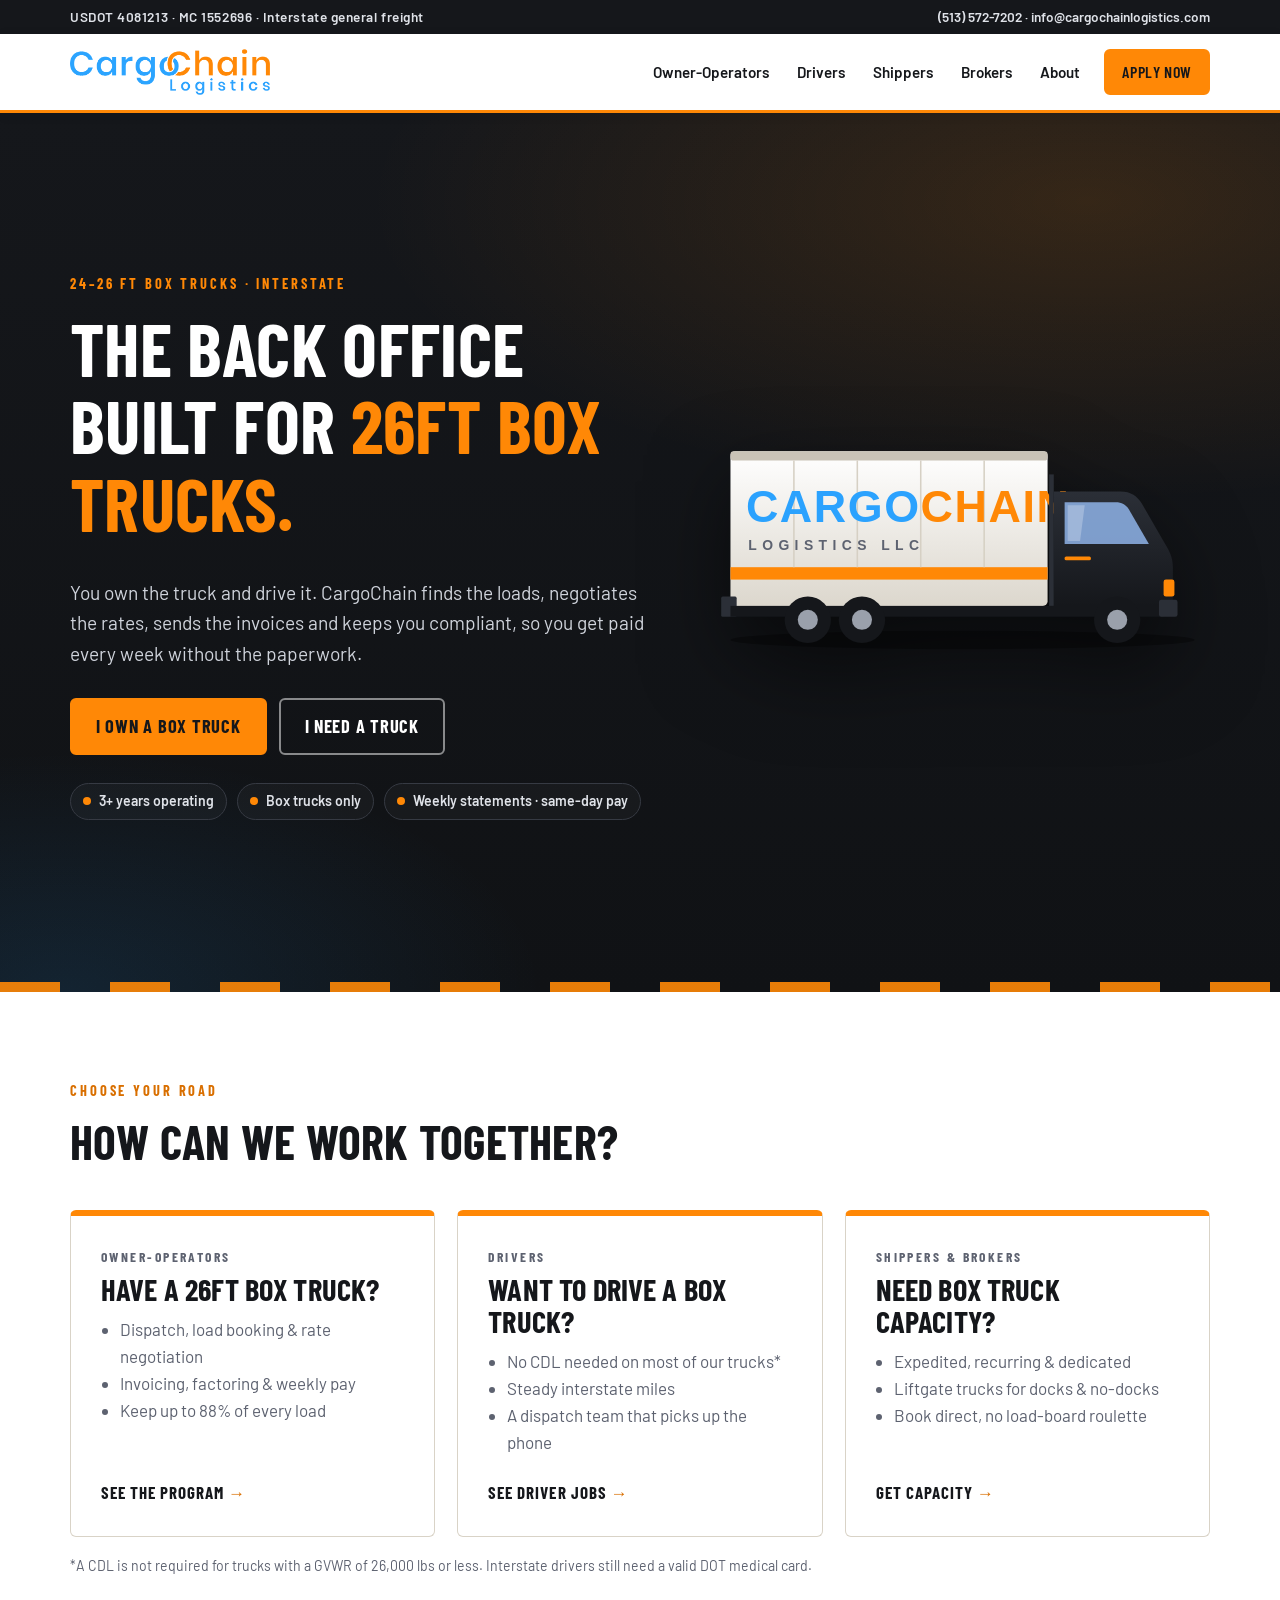
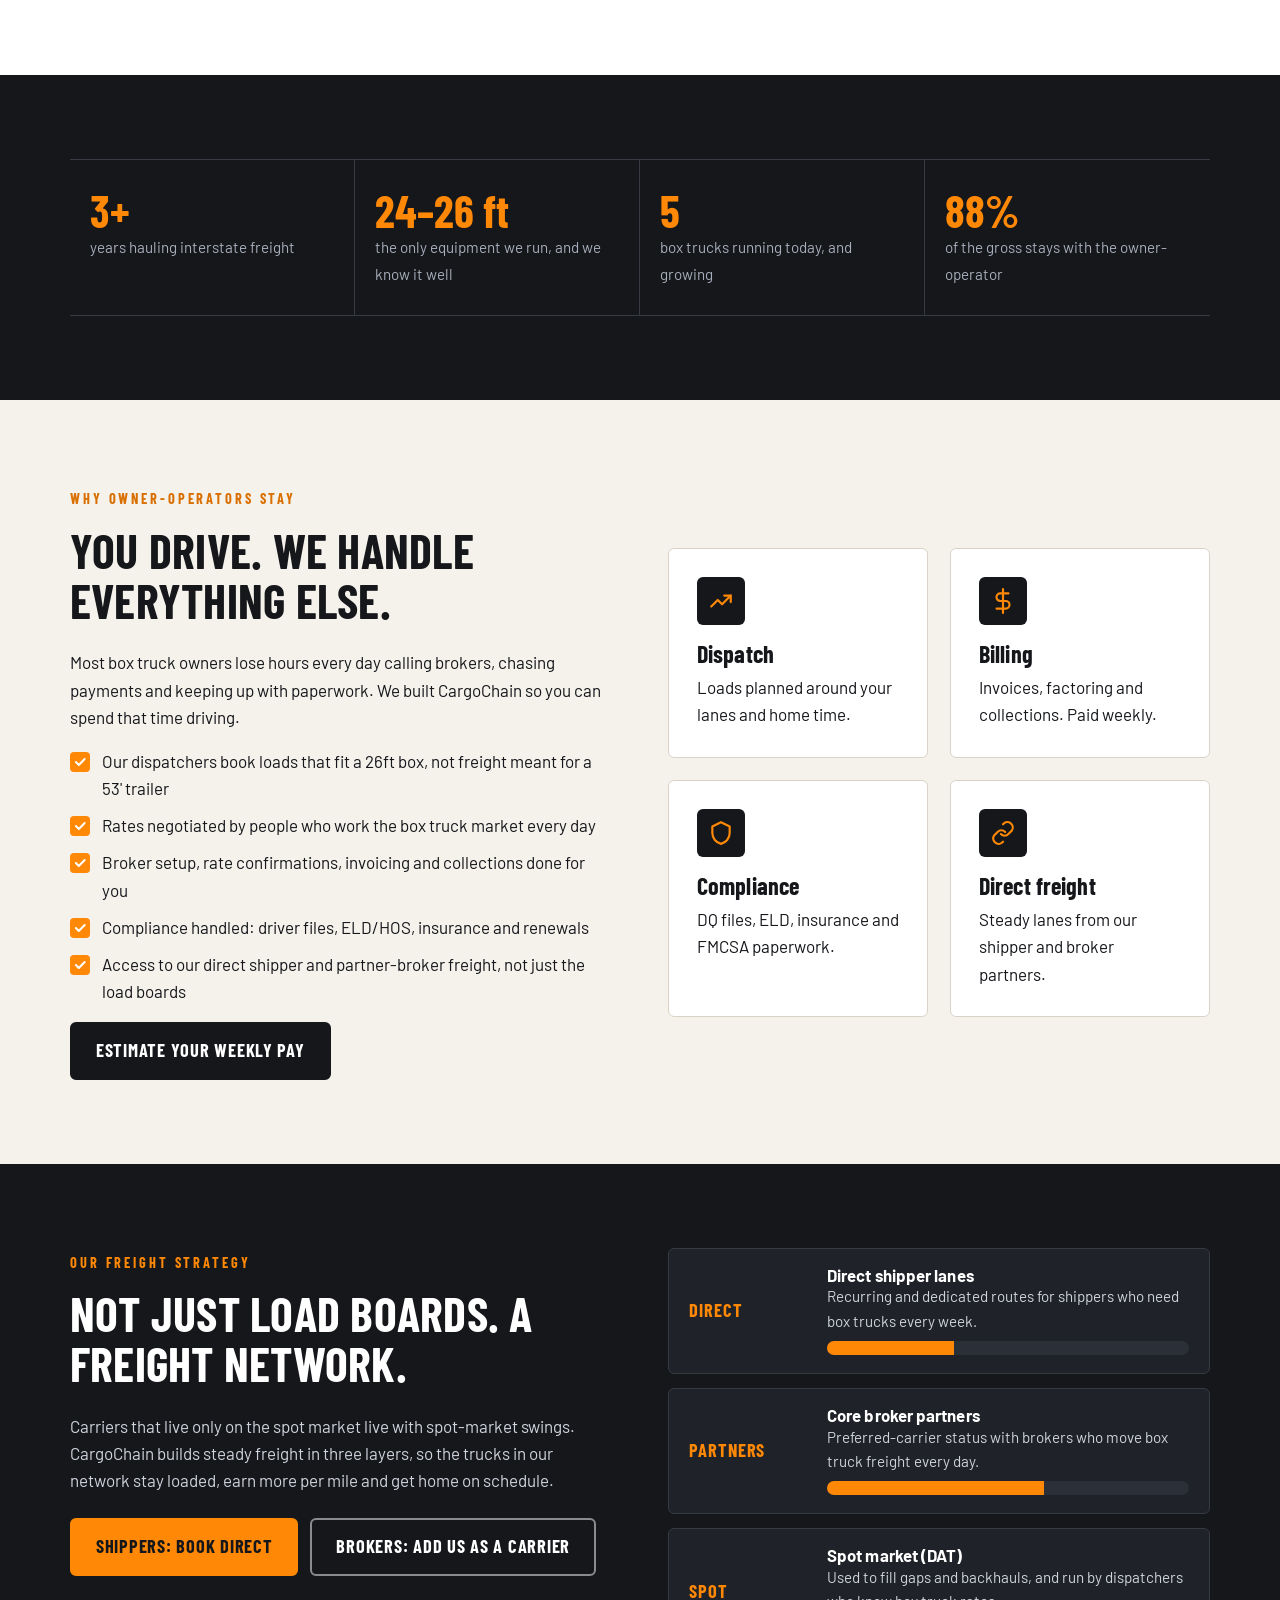
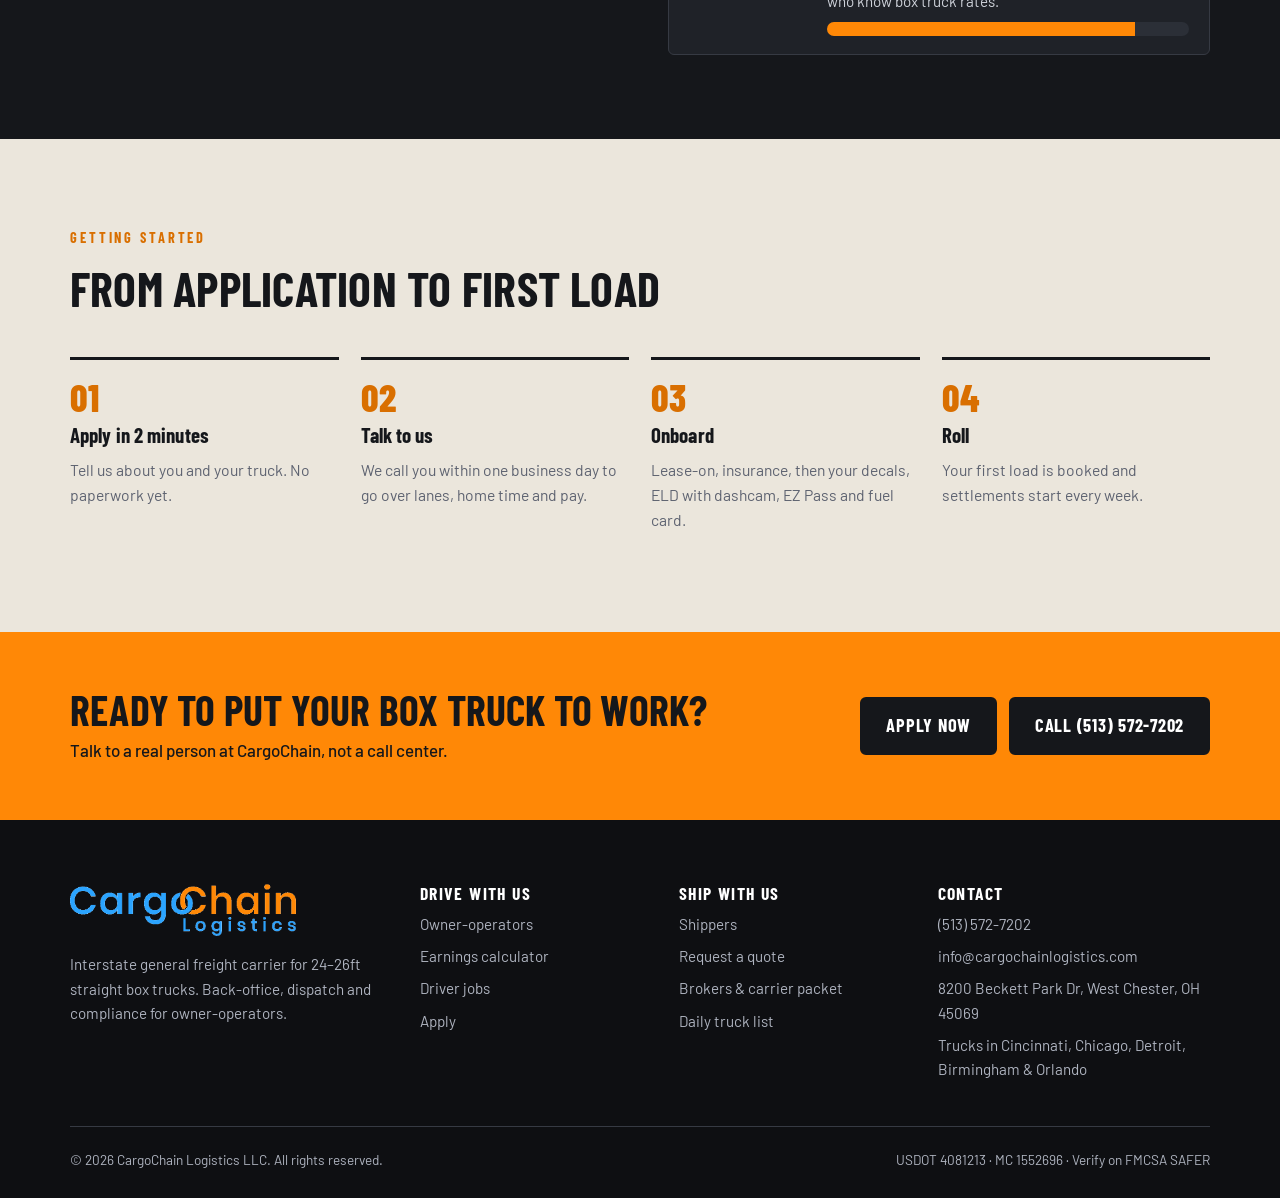
==== index.html @ 7a447f45 "CargoChain Logistics website Co-Authored-By: Claude Opus 5.5 <noreply@anthropic.com>" ====
<!doctype html>
<html lang="en">
<head>
<meta charset="utf-8">
<meta name="viewport" content="width=device-width, initial-scale=1">
<title>CargoChain Logistics | 26ft Box Truck Carrier &amp; Owner-Operator Back Office</title>
<meta name="description" content="CargoChain Logistics LLC is an interstate box truck carrier. Owner-operators with 24–26ft straight trucks get loads, dispatch, billing and compliance handled. Shippers and brokers get reliable box truck capacity.">
<link rel="canonical" href="https://cargochainlogistics.com/">
<meta property="og:type" content="website">
<meta property="og:title" content="CargoChain Logistics | The back office built for 26ft box trucks">
<meta property="og:description" content="Owner-operators drive. We handle loads, dispatch, billing and compliance. Box truck capacity for shippers and brokers.">
<meta property="og:url" content="https://cargochainlogistics.com/">
<meta property="og:image" content="https://cargochainlogistics.com/assets/logo-full.png">
<meta name="theme-color" content="#15171b">
<link rel="icon" href="assets/favicon.png" type="image/png">
<link rel="apple-touch-icon" href="assets/apple-touch-icon.png">
<link rel="preconnect" href="https://fonts.googleapis.com">
<link rel="preconnect" href="https://fonts.gstatic.com" crossorigin>
<link href="https://fonts.googleapis.com/css2?family=Barlow+Condensed:wght@600;700;800&family=Barlow:wght@400;500;600;700&display=swap" rel="stylesheet">
<link rel="stylesheet" href="assets/styles.css">
<script type="application/ld+json">
{
  "@context": "https://schema.org",
  "@type": "Organization",
  "name": "CargoChain Logistics LLC",
  "url": "https://cargochainlogistics.com/",
  "logo": "https://cargochainlogistics.com/assets/logo-full.png",
  "email": "info@cargochainlogistics.com",
  "telephone": "+1-513-572-7202",
  "address": { "@type": "PostalAddress", "streetAddress": "8200 Beckett Park Dr", "addressLocality": "West Chester", "addressRegion": "OH", "postalCode": "45069", "addressCountry": "US" },
  "identifier": [ { "@type": "PropertyValue", "propertyID": "USDOT", "value": "4081213" }, { "@type": "PropertyValue", "propertyID": "MC", "value": "1552696" } ],
  "description": "Interstate general freight carrier specializing in 24–26ft straight box trucks. Back-office, dispatch and compliance services for box truck owner-operators.",
  "areaServed": "US"
}
</script>
</head>
<body>
<a class="skip" href="#main">Skip to content</a>

<div class="topbar"><div class="wrap">
  <span class="ids">USDOT 4081213 &middot; MC 1552696 &middot; Interstate general freight</span>
  <span><a href="tel:+15135727202">(513) 572-7202</a> &middot; <a href="mailto:info@cargochainlogistics.com">info@cargochainlogistics.com</a></span>
</div></div>

<header class="site-header"><div class="wrap">
  <a class="brand" href="index.html"><img src="assets/logo-word.png" width="708" height="163" alt="CargoChain Logistics"></a>
  <button class="menu-toggle" aria-controls="nav" aria-expanded="false">Menu</button>
  <nav id="nav" class="nav" aria-label="Main">
    <a href="owner-operators.html">Owner-Operators</a>
    <a href="drivers.html">Drivers</a>
    <a href="shippers.html">Shippers</a>
    <a href="brokers.html">Brokers</a>
    <a href="about.html">About</a>
    <a class="btn sm" href="owner-operators.html#apply">Apply now</a>
  </nav>
</div></header>

<main id="main">

<section class="hero">
  <div class="wrap">
    <div>
      <span class="eyebrow">24–26 ft box trucks &middot; Interstate</span>
      <h1>The back office built for <em>26ft box trucks.</em></h1>
      <p class="lead">You own the truck and drive it. CargoChain finds the loads, negotiates the rates, sends the invoices and keeps you compliant, so you get paid every week without the paperwork.</p>
      <div class="btn-row">
        <a class="btn" href="owner-operators.html">I own a box truck</a>
        <a class="btn ghost" href="shippers.html">I need a truck</a>
      </div>
      <div class="hero-badges">
        <span class="badge">3+ years operating</span>
        <span class="badge">Box trucks only</span>
        <span class="badge">Weekly statements &middot; same-day pay</span>
      </div>
    </div>
    <div class="hero-art"><img class="truck" src="assets/truck.svg" width="640" height="320" alt="CargoChain 26 foot box truck"></div>
  </div>
</section>

<section class="section-white">
  <div class="wrap">
    <div class="section-head">
      <span class="eyebrow" style="color:var(--signal-dark)">Choose your road</span>
      <h2>How can we work together?</h2>
    </div>
    <div class="grid g3">
      <a class="door" href="owner-operators.html">
        <span class="tag">Owner-operators</span>
        <h3>Have a 26ft box truck?</h3>
        <ul>
          <li>Dispatch, load booking &amp; rate negotiation</li>
          <li>Invoicing, factoring &amp; weekly pay</li>
          <li>Keep up to 88% of every load</li>
        </ul>
        <span class="go">See the program</span>
      </a>
      <a class="door" href="drivers.html">
        <span class="tag">Drivers</span>
        <h3>Want to drive a box truck?</h3>
        <ul>
          <li>No CDL needed on most of our trucks*</li>
          <li>Steady interstate miles</li>
          <li>A dispatch team that picks up the phone</li>
        </ul>
        <span class="go">See driver jobs</span>
      </a>
      <a class="door" href="shippers.html">
        <span class="tag">Shippers &amp; brokers</span>
        <h3>Need box truck capacity?</h3>
        <ul>
          <li>Expedited, recurring &amp; dedicated</li>
          <li>Liftgate trucks for docks &amp; no-docks</li>
          <li>Book direct, no load-board roulette</li>
        </ul>
        <span class="go">Get capacity</span>
      </a>
    </div>
    <p style="margin-top:18px;font-size:.88rem;color:var(--muted)">*A CDL is not required for trucks with a GVWR of 26,000 lbs or less. Interstate drivers still need a valid DOT medical card.</p>
  </div>
</section>

<section class="section-dark">
  <div class="wrap">
    <div class="stats">
      <div class="stat"><b>3+</b><span>years hauling interstate freight</span></div>
      <div class="stat"><b>24–26 ft</b><span>the only equipment we run, and we know it well</span></div>
      <div class="stat"><b>5</b><span>box trucks running today, and growing</span></div>
      <div class="stat"><b>88%</b><span>of the gross stays with the owner-operator</span></div>
    </div>
  </div>
</section>

<section>
  <div class="wrap split">
    <div>
      <span class="eyebrow" style="color:var(--signal-dark)">Why owner-operators stay</span>
      <h2>You drive. We handle everything else.</h2>
      <p>Most box truck owners lose hours every day calling brokers, chasing payments and keeping up with paperwork. We built CargoChain so you can spend that time driving.</p>
      <ul class="checks">
        <li>Our dispatchers book loads that fit a 26ft box, not freight meant for a 53' trailer</li>
        <li>Rates negotiated by people who work the box truck market every day</li>
        <li>Broker setup, rate confirmations, invoicing and collections done for you</li>
        <li>Compliance handled: driver files, ELD/HOS, insurance and renewals</li>
        <li>Access to our direct shipper and partner-broker freight, not just the load boards</li>
      </ul>
      <a class="btn dark" href="owner-operators.html#calculator">Estimate your weekly pay</a>
    </div>
    <div class="grid g2">
      <div class="card"><div class="icon"><svg viewBox="0 0 24 24" fill="none" stroke="currentColor" stroke-width="2" stroke-linecap="round" stroke-linejoin="round"><path d="M3 17l6-6 4 4 8-8"/><path d="M15 7h6v6"/></svg></div><h3>Dispatch</h3><p>Loads planned around your lanes and home time.</p></div>
      <div class="card"><div class="icon"><svg viewBox="0 0 24 24" fill="none" stroke="currentColor" stroke-width="2" stroke-linecap="round" stroke-linejoin="round"><path d="M12 1v22"/><path d="M17 5H9.5a3.5 3.5 0 000 7h5a3.5 3.5 0 010 7H6"/></svg></div><h3>Billing</h3><p>Invoices, factoring and collections. Paid weekly.</p></div>
      <div class="card"><div class="icon"><svg viewBox="0 0 24 24" fill="none" stroke="currentColor" stroke-width="2" stroke-linecap="round" stroke-linejoin="round"><path d="M12 2l8 4v6c0 5-3.5 9-8 10-4.5-1-8-5-8-10V6z"/></svg></div><h3>Compliance</h3><p>DQ files, ELD, insurance and FMCSA paperwork.</p></div>
      <div class="card"><div class="icon"><svg viewBox="0 0 24 24" fill="none" stroke="currentColor" stroke-width="2" stroke-linecap="round" stroke-linejoin="round"><path d="M10 13a5 5 0 007 0l3-3a5 5 0 00-7-7l-1 1"/><path d="M14 11a5 5 0 00-7 0l-3 3a5 5 0 007 7l1-1"/></svg></div><h3>Direct freight</h3><p>Steady lanes from our shipper and broker partners.</p></div>
    </div>
  </div>
</section>

<section class="section-dark">
  <div class="wrap split top">
    <div>
      <span class="eyebrow">Our freight strategy</span>
      <h2>Not just load boards. A freight network.</h2>
      <p>Carriers that live only on the spot market live with spot-market swings. CargoChain builds steady freight in three layers, so the trucks in our network stay loaded, earn more per mile and get home on schedule.</p>
      <div class="btn-row" style="margin-top:24px">
        <a class="btn" href="shippers.html">Shippers: book direct</a>
        <a class="btn ghost" href="brokers.html">Brokers: add us as a carrier</a>
      </div>
    </div>
    <div class="layers">
      <div class="layer">
        <span class="lbl">Direct</span>
        <div><h4>Direct shipper lanes</h4><p>Recurring and dedicated routes for shippers who need box trucks every week.</p><div class="bar"><i style="width:35%"></i></div></div>
      </div>
      <div class="layer">
        <span class="lbl">Partners</span>
        <div><h4>Core broker partners</h4><p>Preferred-carrier status with brokers who move box truck freight every day.</p><div class="bar"><i style="width:60%"></i></div></div>
      </div>
      <div class="layer">
        <span class="lbl">Spot</span>
        <div><h4>Spot market (DAT)</h4><p>Used to fill gaps and backhauls, and run by dispatchers who know box truck rates.</p><div class="bar"><i style="width:85%"></i></div></div>
      </div>
    </div>
  </div>
</section>

<section class="section-alt">
  <div class="wrap">
    <div class="section-head">
      <span class="eyebrow" style="color:var(--signal-dark)">Getting started</span>
      <h2>From application to first load</h2>
    </div>
    <div class="steps">
      <div class="step"><h3>Apply in 2 minutes</h3><p>Tell us about you and your truck. No paperwork yet.</p></div>
      <div class="step"><h3>Talk to us</h3><p>We call you within one business day to go over lanes, home time and pay.</p></div>
      <div class="step"><h3>Onboard</h3><p>Lease-on, insurance, then your decals, ELD with dashcam, EZ Pass and fuel card.</p></div>
      <div class="step"><h3>Roll</h3><p>Your first load is booked and settlements start every week.</p></div>
    </div>
  </div>
</section>

</main>

<div class="cta-band"><div class="wrap">
  <div><h2>Ready to put your box truck to work?</h2><p>Talk to a real person at CargoChain, not a call center.</p></div>
  <div class="btn-row"><a class="btn dark" href="owner-operators.html#apply">Apply now</a><a class="btn dark" href="tel:+15135727202">Call (513) 572-7202</a></div>
</div></div>

<footer class="site-footer"><div class="wrap">
  <div class="foot-grid">
    <div>
      <a class="brand" href="index.html"><img src="assets/logo-word.png" width="708" height="163" alt="CargoChain Logistics"></a>
      <p style="margin-top:16px">Interstate general freight carrier for 24–26ft straight box trucks. Back-office, dispatch and compliance for owner-operators.</p>
    </div>
    <div><h4>Drive with us</h4><ul>
      <li><a href="owner-operators.html">Owner-operators</a></li>
      <li><a href="owner-operators.html#calculator">Earnings calculator</a></li>
      <li><a href="drivers.html">Driver jobs</a></li>
      <li><a href="owner-operators.html#apply">Apply</a></li>
    </ul></div>
    <div><h4>Ship with us</h4><ul>
      <li><a href="shippers.html">Shippers</a></li>
      <li><a href="shippers.html#quote">Request a quote</a></li>
      <li><a href="brokers.html">Brokers &amp; carrier packet</a></li>
      <li><a href="brokers.html#truck-list">Daily truck list</a></li>
    </ul></div>
    <div><h4>Contact</h4><ul>
      <li><a href="tel:+15135727202">(513) 572-7202</a></li>
      <li><a href="mailto:info@cargochainlogistics.com">info@cargochainlogistics.com</a></li>
      <li>8200 Beckett Park Dr, West Chester, OH 45069</li>
      <li>Trucks in Cincinnati, Chicago, Detroit, Birmingham &amp; Orlando</li>
    </ul></div>
  </div>
  <div class="legal">
    <span>&copy; <span data-year>2026</span> CargoChain Logistics LLC. All rights reserved.</span>
    <span>USDOT 4081213 &middot; MC 1552696 &middot; <a href="https://safer.fmcsa.dot.gov/query.asp?searchtype=ANY&amp;query_type=queryCarrierSnapshot&amp;query_param=USDOT&amp;query_string=4081213" rel="noopener">Verify on FMCSA SAFER</a></span>
  </div>
</div></footer>
<script src="assets/site.js" defer></script>
</body>
</html>
---- assets/styles.css ----
/* Cargochain Logistics — site styles */
:root {
  --asphalt: #15171b;
  --asphalt-2: #1f2228;
  --asphalt-3: #2b2f37;
  --paper: #f5f2ec;
  --paper-2: #ebe6dc;
  --white: #ffffff;
  --ink: #15171b;
  --muted: #5d6270;
  --muted-dark: #a7adba;
  --signal: #ff8806;
  --signal-dark: #d96f00;
  --route: #2ba2fe;
  --route-dark: #0f6fc0;
  --ok: #1f8a4c;
  --line: #d9d3c7;
  --line-dark: #363a43;
  --radius: 6px;
  --shadow: 0 10px 30px rgba(21, 23, 27, .12);
  --max: 1180px;
  --font-head: "Barlow Condensed", "Arial Narrow", sans-serif;
  --font-body: "Barlow", system-ui, -apple-system, "Segoe UI", sans-serif;
}

*, *::before, *::after { box-sizing: border-box; }
html { scroll-behavior: smooth; }
body {
  margin: 0;
  background: var(--paper);
  color: var(--ink);
  font-family: var(--font-body);
  font-size: 17px;
  line-height: 1.6;
  -webkit-font-smoothing: antialiased;
}
img, svg { max-width: 100%; display: block; }
a { color: inherit; }
h1, h2, h3, h4 {
  font-family: var(--font-head);
  font-weight: 700;
  line-height: 1.05;
  margin: 0 0 .5em;
  letter-spacing: .005em;
}
h1 { font-size: clamp(2.6rem, 6vw, 4.6rem); text-transform: uppercase; }
h2 { font-size: clamp(2rem, 4vw, 3rem); text-transform: uppercase; }
h3 { font-size: 1.5rem; }
p { margin: 0 0 1em; }
.wrap { max-width: var(--max); margin: 0 auto; padding: 0 20px; }
.skip { position: absolute; left: -999px; top: 0; background: var(--signal); padding: 8px 14px; z-index: 100; }
.skip:focus { left: 10px; }

/* ---------- Header ---------- */
.topbar {
  background: var(--asphalt);
  color: #dfe2e8;
  font-size: .85rem;
  font-weight: 600;
}
.topbar .wrap { display: flex; gap: 20px; justify-content: space-between; align-items: center; min-height: 34px; flex-wrap: wrap; }
.topbar a { text-decoration: none; }
.topbar .ids { letter-spacing: .04em; }

.site-header {
  position: sticky; top: 0; z-index: 50;
  background: var(--white);
  color: var(--ink);
  border-bottom: 3px solid var(--signal);
  box-shadow: 0 2px 12px rgba(21,23,27,.06);
}
.site-header .wrap { display: flex; align-items: center; justify-content: space-between; min-height: 76px; gap: 20px; }
.brand { display: flex; align-items: center; text-decoration: none; }
.brand img { height: 46px; width: auto; flex: none; }
.site-footer .brand img { height: 52px; }

.nav { display: flex; align-items: center; gap: 4px; }
.nav a {
  text-decoration: none; font-weight: 600; font-size: .95rem;
  padding: 8px 12px; border-radius: var(--radius); color: var(--ink);
}
.nav a:hover, .nav a[aria-current="page"] { color: var(--route-dark); }
.nav .btn { margin-left: 8px; color: var(--asphalt); }
.nav .btn:hover { color: var(--asphalt); }
.menu-toggle {
  display: none; background: none; border: 2px solid var(--line); color: var(--ink);
  border-radius: var(--radius); padding: 8px 12px; font: inherit; font-weight: 700; cursor: pointer;
}

/* ---------- Buttons ---------- */
.btn {
  display: inline-flex; align-items: center; justify-content: center; gap: 8px;
  background: var(--signal); color: var(--asphalt);
  font-family: var(--font-head); font-weight: 700; font-size: 1.15rem; letter-spacing: .04em; text-transform: uppercase;
  padding: 12px 24px; border-radius: var(--radius); border: 2px solid var(--signal);
  text-decoration: none; cursor: pointer; transition: background .15s, transform .15s;
}
.btn:hover { background: var(--signal-dark); border-color: var(--signal-dark); transform: translateY(-1px); }
.btn.ghost { background: transparent; color: var(--white); border-color: rgba(255,255,255,.5); }
.btn.ghost:hover { border-color: var(--signal); color: var(--signal); }
.btn.dark { background: var(--asphalt); border-color: var(--asphalt); color: var(--white); }
.btn.dark:hover { background: var(--asphalt-3); }
.btn.sm { font-size: 1rem; padding: 8px 16px; }
.btn-row { display: flex; gap: 12px; flex-wrap: wrap; }

/* ---------- Hero ---------- */
.hero {
  background:
    radial-gradient(1200px 500px at 85% 10%, rgba(255,136,6,.14), transparent 60%), radial-gradient(800px 400px at 5% 100%, rgba(43,162,254,.12), transparent 60%),
    linear-gradient(180deg, var(--asphalt) 0%, #101215 100%);
  color: var(--white);
  position: relative; overflow: hidden;
}
.hero::after { /* road stripe */
  content: ""; position: absolute; left: 0; right: 0; bottom: 0; height: 10px;
  background: repeating-linear-gradient(90deg, var(--signal) 0 60px, transparent 60px 110px);
  opacity: .9;
}
.hero .wrap { display: grid; grid-template-columns: 1.1fr .9fr; gap: 40px; align-items: center; padding-top: 72px; padding-bottom: 88px; }
.hero.compact .wrap { grid-template-columns: 1fr; padding-top: 56px; padding-bottom: 64px; }
.hero.compact h1 { max-width: 16ch; }
.eyebrow {
  display: inline-block; font-family: var(--font-head); font-weight: 700; letter-spacing: .2em; text-transform: uppercase;
  font-size: .9rem; color: var(--signal); margin-bottom: 14px;
}
.hero h1 em { font-style: normal; color: var(--signal); }
.hero .lead { font-size: 1.2rem; color: #cfd3db; max-width: 54ch; margin-bottom: 28px; }
.hero-art { position: relative; }
.hero-art .truck { width: 100%; filter: drop-shadow(0 30px 40px rgba(0,0,0,.5)); }
.hero-badges { display: flex; gap: 10px; flex-wrap: wrap; margin-top: 28px; }
.badge {
  display: inline-flex; align-items: center; gap: 8px; font-size: .88rem; font-weight: 600;
  padding: 6px 12px; border: 1px solid var(--line-dark); border-radius: 999px; color: #dfe2e8; background: rgba(255,255,255,.03);
}
.badge::before { content: ""; width: 8px; height: 8px; border-radius: 50%; background: var(--signal); }

/* ---------- Sections ---------- */
section { padding: 84px 0; }
.section-dark { background: var(--asphalt); color: var(--white); }
.section-dark p { color: #cfd3db; }
.section-alt { background: var(--paper-2); }
.section-white { background: var(--white); }
.section-head { max-width: 760px; margin-bottom: 44px; }
.section-head p { font-size: 1.12rem; color: var(--muted); }
.section-dark .section-head p { color: var(--muted-dark); }
.center { text-align: center; margin-left: auto; margin-right: auto; }

.grid { display: grid; gap: 22px; }
.g2 { grid-template-columns: repeat(2, 1fr); }
.g3 { grid-template-columns: repeat(3, 1fr); }
.g4 { grid-template-columns: repeat(4, 1fr); }

.card {
  background: var(--white); border: 1px solid var(--line); border-radius: var(--radius);
  padding: 28px; position: relative;
}
.card h3 { margin-bottom: .35em; }
.card p:last-child { margin-bottom: 0; }
.card .icon {
  width: 48px; height: 48px; border-radius: var(--radius); background: var(--asphalt); color: var(--signal);
  display: grid; place-items: center; margin-bottom: 16px;
}
.card .icon svg { width: 26px; height: 26px; }
.section-dark .card { background: var(--asphalt-2); border-color: var(--line-dark); }
.section-dark .card .icon { background: var(--signal); color: var(--asphalt); }

/* audience doors */
.door {
  display: flex; flex-direction: column; text-decoration: none; background: var(--white);
  border: 1px solid var(--line); border-top: 6px solid var(--signal); border-radius: var(--radius);
  padding: 30px; transition: transform .15s, box-shadow .15s;
}
.door:hover { transform: translateY(-4px); box-shadow: var(--shadow); }
.door .tag { font-family: var(--font-head); letter-spacing: .18em; text-transform: uppercase; font-weight: 700; color: var(--muted); font-size: .85rem; }
.door h3 { font-size: 1.9rem; text-transform: uppercase; margin: 6px 0 10px; }
.door ul { margin: 0 0 22px; padding-left: 1.1em; color: var(--muted); }
.door .go { margin-top: auto; font-family: var(--font-head); font-weight: 700; text-transform: uppercase; letter-spacing: .06em; color: var(--ink); }
.door .go::after { content: " →"; color: var(--signal-dark); }

/* stats strip */
.stats { display: grid; grid-template-columns: repeat(4, 1fr); border-top: 1px solid var(--line-dark); border-bottom: 1px solid var(--line-dark); }
.stat { padding: 28px 20px; border-right: 1px solid var(--line-dark); }
.stat:last-child { border-right: 0; }
.stat b { display: block; font-family: var(--font-head); font-size: 2.8rem; color: var(--signal); line-height: 1; }
.stat span { color: var(--muted-dark); font-size: .95rem; }

/* checklist */
.checks { list-style: none; padding: 0; margin: 0 0 1em; }
.checks li { position: relative; padding-left: 32px; margin-bottom: 10px; }
.checks li::before {
  content: ""; position: absolute; left: 0; top: 4px; width: 20px; height: 20px; border-radius: 4px;
  background: var(--signal) url("data:image/svg+xml,%3Csvg xmlns='http://www.w3.org/2000/svg' viewBox='0 0 24 24' fill='none' stroke='%23ffffff' stroke-width='3.5' stroke-linecap='round' stroke-linejoin='round'%3E%3Cpath d='M5 12l5 5L20 7'/%3E%3C/svg%3E") center/14px no-repeat;
}

/* steps */
.steps { counter-reset: step; display: grid; grid-template-columns: repeat(4, 1fr); gap: 22px; }
.step { counter-increment: step; padding-top: 18px; border-top: 3px solid var(--asphalt); }
.section-dark .step { border-top-color: var(--signal); }
.step::before { content: "0" counter(step); font-family: var(--font-head); font-weight: 800; font-size: 2.4rem; color: var(--signal-dark); display: block; line-height: 1; margin-bottom: 8px; }
.section-dark .step::before { color: var(--signal); }
.step h3 { font-size: 1.3rem; }
.step p { color: var(--muted); font-size: .98rem; }
.section-dark .step p { color: var(--muted-dark); }

/* split */
.split { display: grid; grid-template-columns: 1fr 1fr; gap: 56px; align-items: center; }
.split.top { align-items: start; }

/* freight-mix diagram */
.layers { display: grid; gap: 14px; }
.layer { display: grid; grid-template-columns: 120px 1fr; gap: 18px; align-items: center; background: var(--asphalt-2); border: 1px solid var(--line-dark); border-radius: var(--radius); padding: 18px 20px; }
.layer .bar { height: 14px; border-radius: 99px; background: var(--asphalt-3); overflow: hidden; margin-top: 8px; }
.layer .bar i { display: block; height: 100%; background: var(--signal); }
.layer .lbl { font-family: var(--font-head); font-weight: 700; font-size: 1.15rem; text-transform: uppercase; color: var(--signal); letter-spacing: .05em; }
.layer h4 { font-family: var(--font-body); font-size: 1.05rem; margin: 0; }
.layer p { margin: 0; font-size: .95rem; }

/* pills / tags */
.pills { display: flex; flex-wrap: wrap; gap: 8px; }
.pill { font-size: .88rem; font-weight: 600; padding: 6px 12px; border-radius: 999px; background: var(--white); border: 1px solid var(--line); }
.section-dark .pill { background: var(--asphalt-2); border-color: var(--line-dark); color: #e6e8ec; }

/* tables */
.spec { width: 100%; border-collapse: collapse; background: var(--white); border: 1px solid var(--line); border-radius: var(--radius); overflow: hidden; }
.spec th, .spec td { text-align: left; padding: 14px 18px; border-bottom: 1px solid var(--line); vertical-align: top; }
.spec th { width: 38%; font-weight: 700; background: var(--paper); }
.spec tr:last-child th, .spec tr:last-child td { border-bottom: 0; }
.spec code { background: var(--paper-2); padding: 2px 6px; border-radius: 4px; font-size: .9em; }

/* placeholders the owner must fill */
/* Highlighted only while <body class="draft">. Remove "draft" when every placeholder is filled. */
.draft .fill { background: rgba(255,136,6,.3); outline: 2px dashed var(--signal-dark); outline-offset: 1px; padding: 0 3px; border-radius: 2px; }

/* ---------- Calculator ---------- */
.calc { background: var(--white); border: 1px solid var(--line); border-radius: var(--radius); box-shadow: var(--shadow); overflow: hidden; }
.calc-grid { display: grid; grid-template-columns: 1fr 1fr; }
.calc-inputs { padding: 28px; display: grid; gap: 16px; }
.calc-out { background: var(--asphalt); color: var(--white); padding: 28px; display: flex; flex-direction: column; gap: 12px; }
.calc-out .row { display: flex; justify-content: space-between; border-bottom: 1px solid var(--line-dark); padding-bottom: 8px; color: #cfd3db; }
.calc-out .row b { color: var(--white); }
.calc-out .big { margin-top: auto; }
.calc-out .big span { display: block; color: var(--muted-dark); font-size: .9rem; text-transform: uppercase; letter-spacing: .12em; }
.calc-out .big b { font-family: var(--font-head); font-size: 3.4rem; color: var(--signal); line-height: 1; }
.calc-note { font-size: .82rem; color: var(--muted-dark); }

/* ---------- Forms ---------- */
.form-card { background: var(--white); border: 1px solid var(--line); border-radius: var(--radius); padding: 32px; box-shadow: var(--shadow); }
.section-dark .form-card { color: var(--ink); }
.section-dark .form-card p { color: var(--muted); }
.form-grid { display: grid; grid-template-columns: 1fr 1fr; gap: 16px; }
.field { display: flex; flex-direction: column; gap: 6px; }
.field.full { grid-column: 1 / -1; }
label, .legend { font-weight: 700; font-size: .92rem; }
label .opt { font-weight: 400; color: var(--muted); }
input, select, textarea {
  font: inherit; font-size: 1rem; padding: 11px 12px; border: 1.5px solid var(--line); border-radius: var(--radius);
  background: var(--paper); color: var(--ink); width: 100%;
}
input:focus, select:focus, textarea:focus { outline: none; border-color: var(--asphalt); background: var(--white); box-shadow: 0 0 0 3px rgba(255,136,6,.35); }
textarea { min-height: 110px; resize: vertical; }
.choices { display: flex; flex-wrap: wrap; gap: 8px; }
.choices label { font-weight: 500; display: inline-flex; align-items: center; gap: 6px; padding: 7px 12px; border: 1.5px solid var(--line); border-radius: 999px; background: var(--paper); cursor: pointer; }
.choices input { width: auto; accent-color: var(--asphalt); }
.choices label:has(input:checked) { border-color: var(--asphalt); background: var(--signal); }
.form-foot { display: flex; align-items: center; justify-content: space-between; gap: 16px; flex-wrap: wrap; margin-top: 20px; }
.form-foot small { color: var(--muted); max-width: 46ch; }
.form-status { margin-top: 14px; padding: 12px 16px; border-radius: var(--radius); display: none; font-weight: 600; }
.form-status.ok { display: block; background: #e3f4ea; color: var(--ok); }
.form-status.err { display: block; background: #fdeaea; color: #b42318; }
.hp { position: absolute; left: -5000px; }

/* tabs (broker page forms) */
.tabs { display: flex; gap: 6px; flex-wrap: wrap; margin-bottom: 0; }
.tab { font: inherit; font-family: var(--font-head); font-weight: 700; text-transform: uppercase; letter-spacing: .05em; font-size: 1.05rem; padding: 12px 18px; border: 1px solid var(--line); border-bottom: 0; background: var(--paper-2); border-radius: var(--radius) var(--radius) 0 0; cursor: pointer; color: var(--muted); }
.tab[aria-selected="true"] { background: var(--white); color: var(--ink); box-shadow: inset 0 3px 0 var(--signal); }
.tabpanel { border-top-left-radius: 0; }
.tabpanel[hidden] { display: none; }

/* FAQ */
.faq details { background: var(--white); border: 1px solid var(--line); border-radius: var(--radius); margin-bottom: 10px; }
.faq summary { cursor: pointer; padding: 18px 22px; font-weight: 700; list-style: none; display: flex; justify-content: space-between; gap: 16px; }
.faq summary::-webkit-details-marker { display: none; }
.faq summary::after { content: "+"; font-family: var(--font-head); font-size: 1.6rem; line-height: 1; color: var(--signal-dark); }
.faq details[open] summary::after { content: "–"; }
.faq details > div { padding: 0 22px 18px; color: var(--muted); }

/* CTA band */
.cta-band { background: var(--signal); padding: 56px 0; }
.cta-band .wrap { display: flex; align-items: center; justify-content: space-between; gap: 24px; flex-wrap: wrap; }
.cta-band h2 { margin: 0; font-size: clamp(1.8rem, 3.4vw, 2.6rem); }
.cta-band p { margin: 6px 0 0; font-weight: 500; }

/* ---------- Footer ---------- */
.site-footer { background: #0e0f12; color: #aeb3bf; padding: 64px 0 28px; font-size: .95rem; }
.site-footer a { text-decoration: none; }
.site-footer a:hover { color: var(--signal); }
.foot-grid { display: grid; grid-template-columns: 1.4fr 1fr 1fr 1.2fr; gap: 32px; }
.site-footer h4 { color: var(--white); font-size: 1.1rem; text-transform: uppercase; letter-spacing: .08em; }
.site-footer ul { list-style: none; padding: 0; margin: 0; display: grid; gap: 8px; }
.site-footer .brand-name { color: var(--white); }
.legal { border-top: 1px solid var(--line-dark); margin-top: 44px; padding-top: 22px; display: flex; justify-content: space-between; gap: 16px; flex-wrap: wrap; font-size: .85rem; }

/* ---------- Responsive ---------- */
@media (max-width: 980px) {
  .hero .wrap, .split { grid-template-columns: 1fr; }
  .hero-art { max-width: 520px; }
  .g3, .g4, .steps { grid-template-columns: repeat(2, 1fr); }
  .stats { grid-template-columns: repeat(2, 1fr); }
  .stat:nth-child(2) { border-right: 0; }
  .stat:nth-child(-n+2) { border-bottom: 1px solid var(--line-dark); }
  .foot-grid { grid-template-columns: 1fr 1fr; }
  .calc-grid { grid-template-columns: 1fr; }
}
@media (max-width: 860px) {
  .menu-toggle { display: block; }
  .nav {
    display: none; position: absolute; top: 100%; left: 0; right: 0; flex-direction: column; align-items: stretch;
    background: var(--white); border-bottom: 3px solid var(--signal); padding: 10px 20px 20px;
  }
  .nav.open { display: flex; }
  .nav a { padding: 12px 4px; border-bottom: 1px solid var(--line); }
  .nav .btn { margin: 12px 0 0; }
  .topbar .ids { display: none; }
}
@media (max-width: 620px) {
  body { font-size: 16px; }
  .wrap { padding: 0 16px; }
  section { padding: 60px 0; }
  .g2, .g3, .g4, .steps, .form-grid { grid-template-columns: 1fr; }
  .foot-grid { grid-template-columns: 1fr; }
  .layer { grid-template-columns: 1fr; gap: 6px; }
  .form-card, .card, .door { padding: 22px; }
  .spec th { width: 42%; }
  .spec th, .spec td { padding: 12px; }
}
@media (prefers-reduced-motion: reduce) { * { transition: none !important; scroll-behavior: auto !important; } }
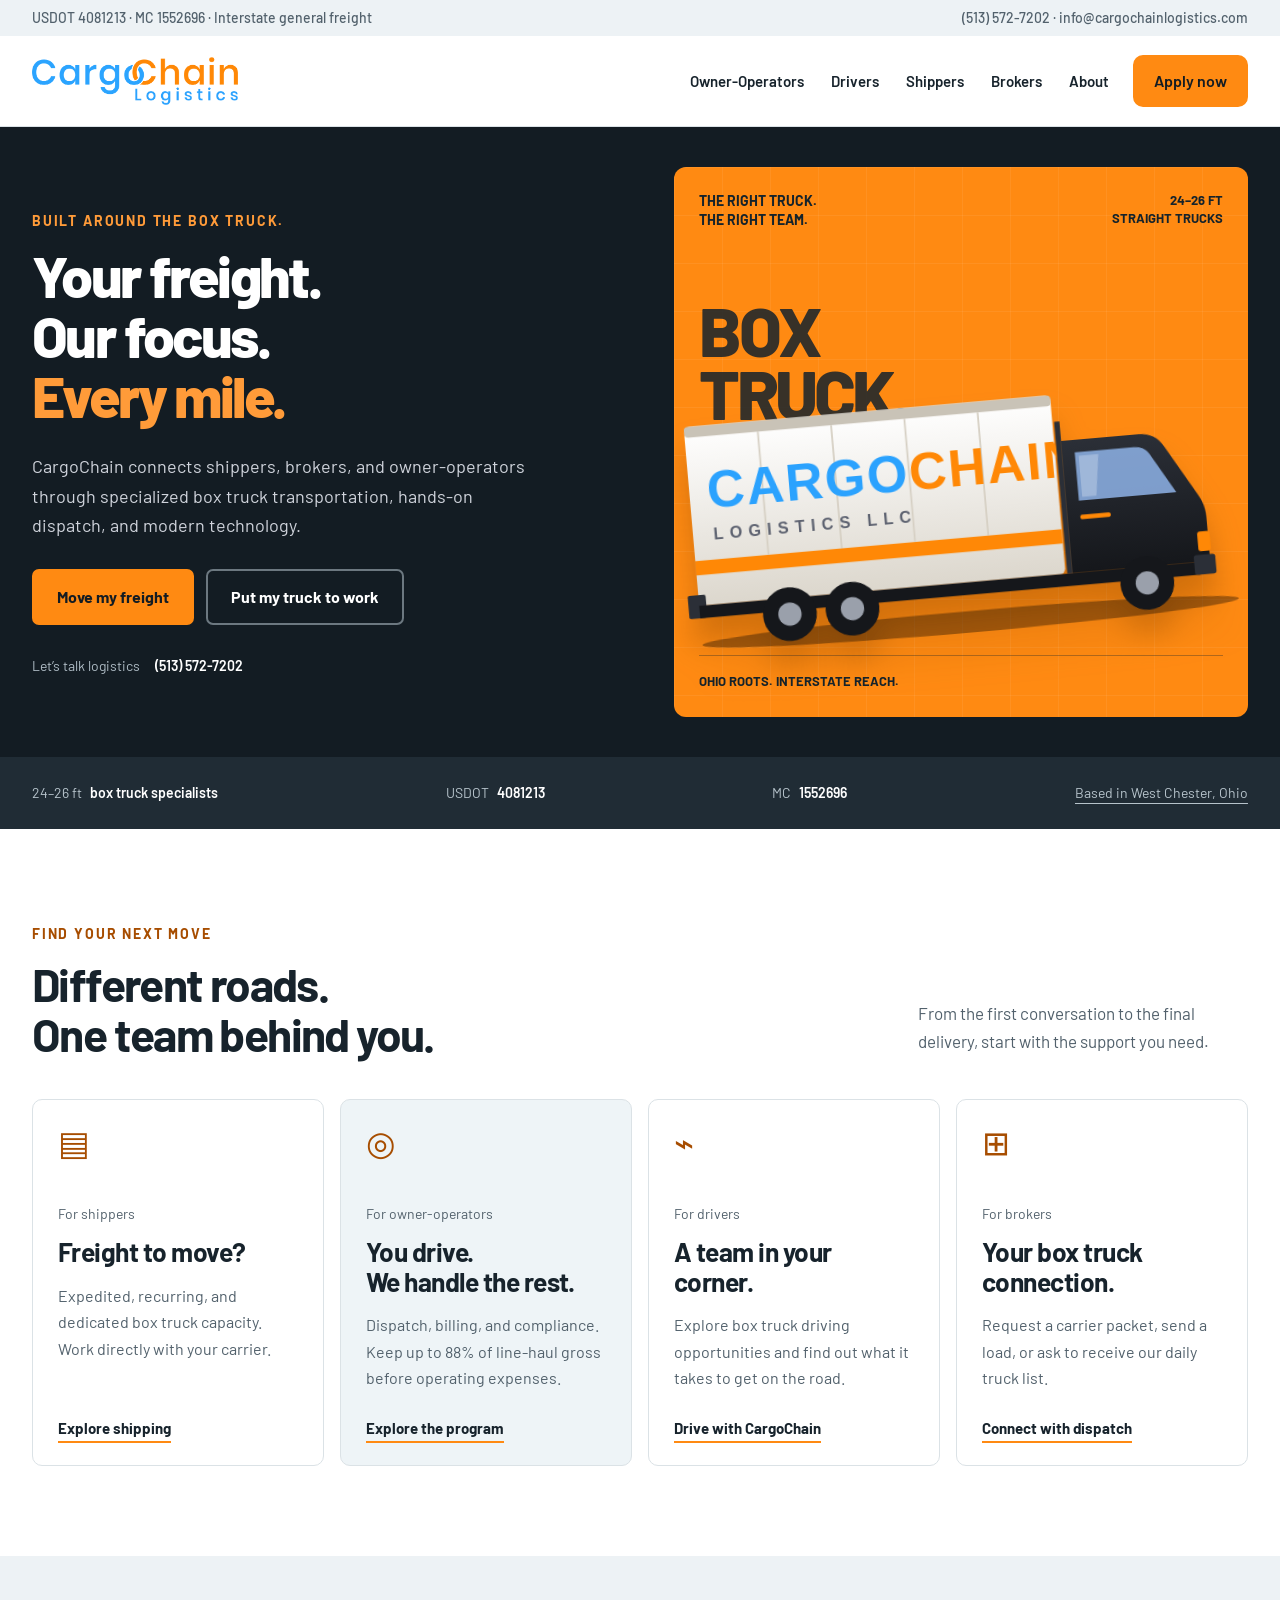
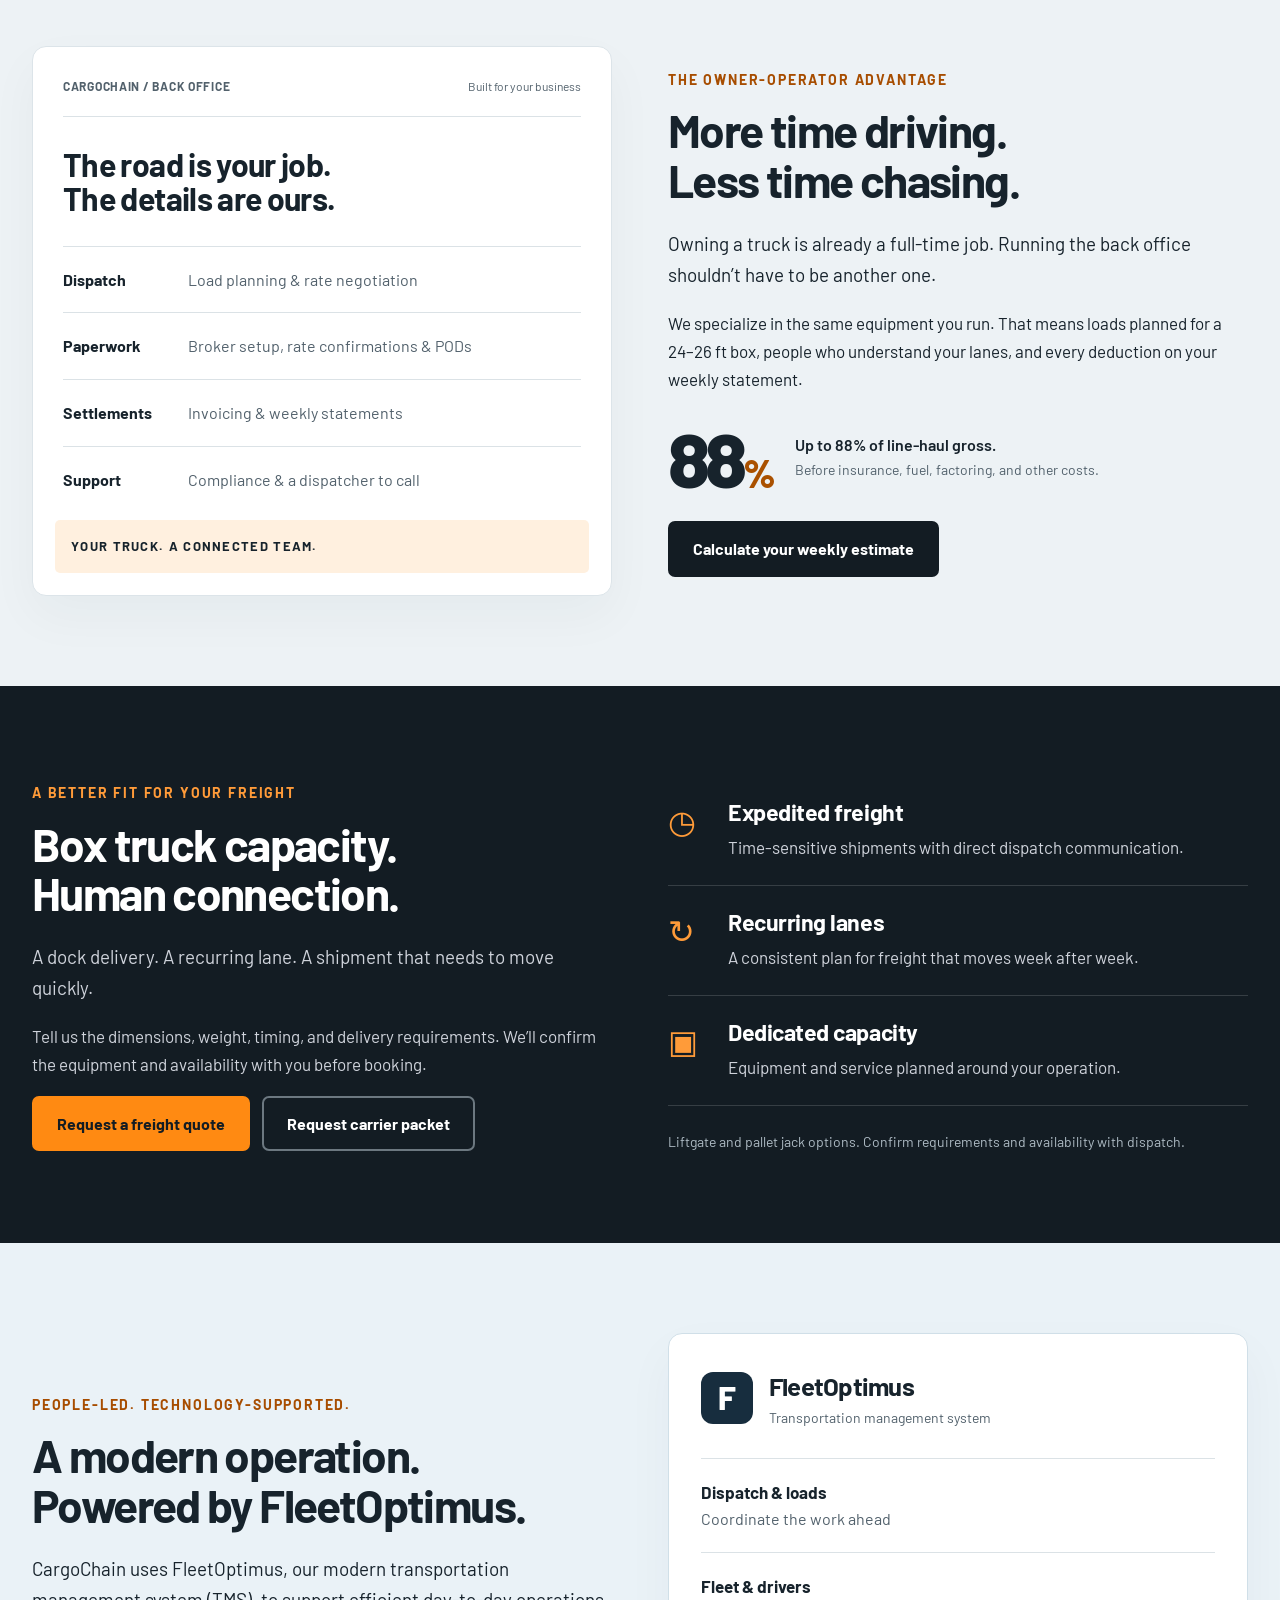
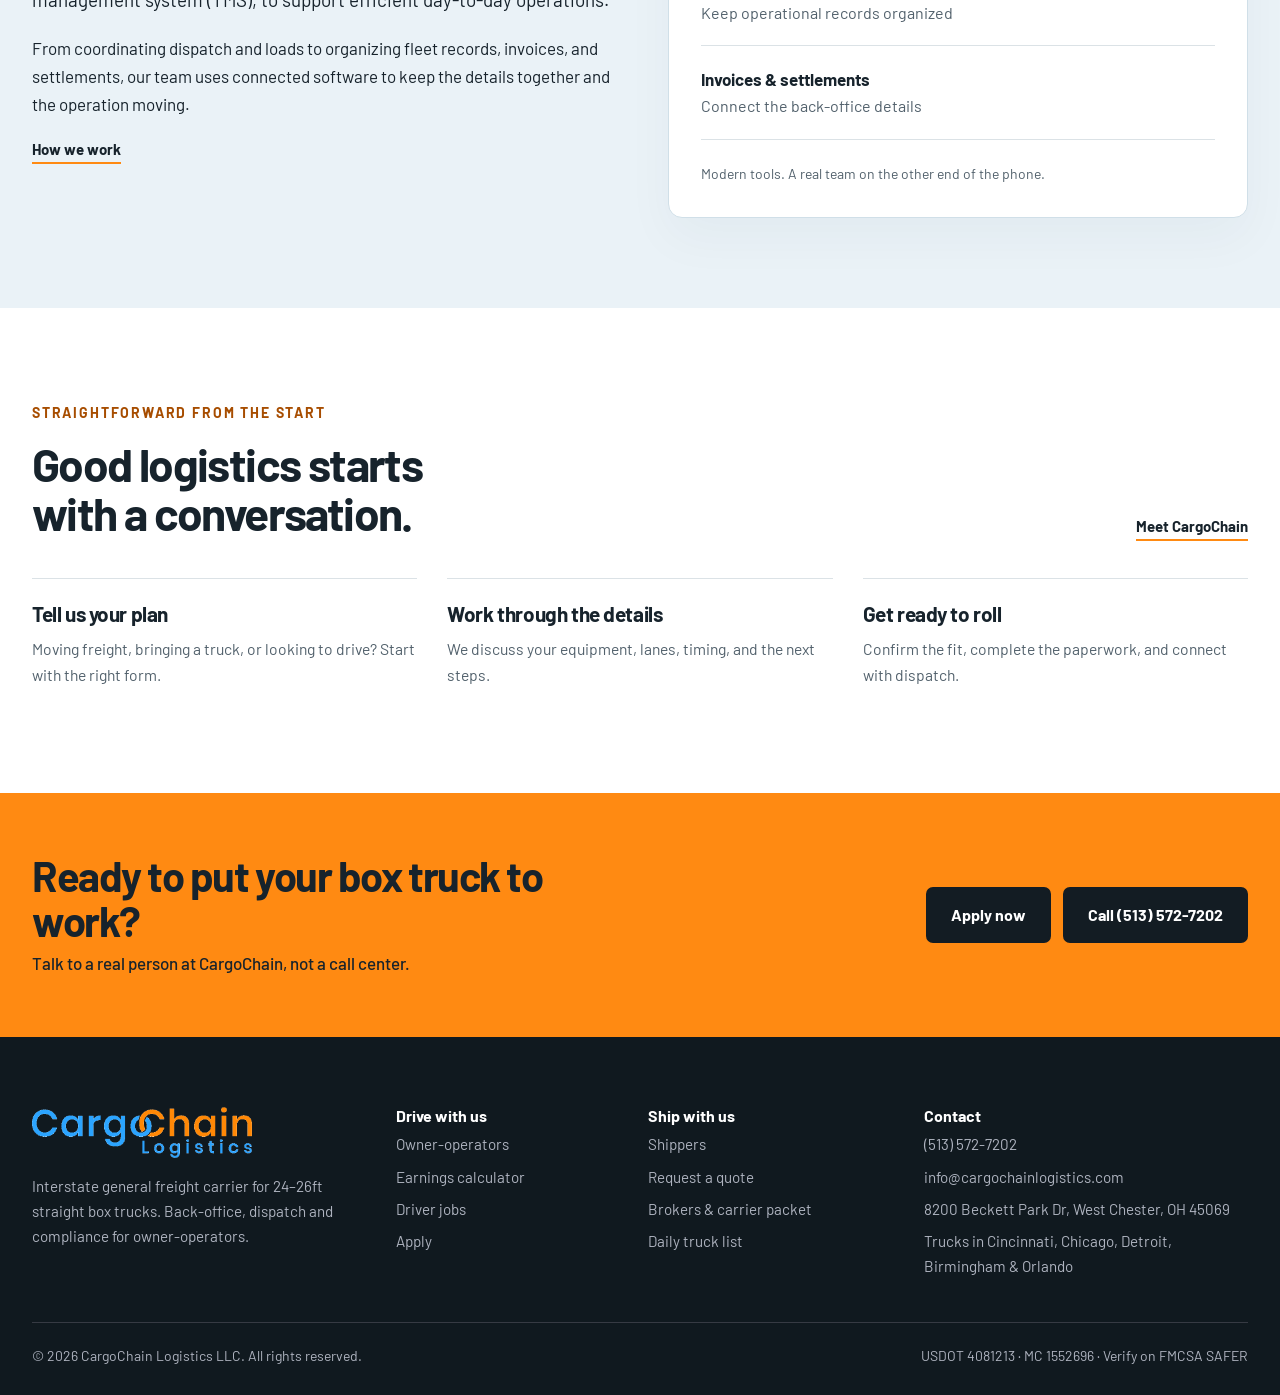
==== commit bb4ace7a: "Redesign CargoChain website and feature FleetOptimus operations" ====
--- a/index.html
+++ b/index.html
@@ -7,7 +7,7 @@
 <meta name="description" content="CargoChain Logistics LLC is an interstate box truck carrier. Owner-operators with 24–26ft straight trucks get loads, dispatch, billing and compliance handled. Shippers and brokers get reliable box truck capacity.">
 <link rel="canonical" href="https://cargochainlogistics.com/">
 <meta property="og:type" content="website">
-<meta property="og:title" content="CargoChain Logistics | The back office built for 26ft box trucks">
+<meta property="og:title" content="CargoChain Logistics | Box truck transportation. A team behind every mile.">
 <meta property="og:description" content="Owner-operators drive. We handle loads, dispatch, billing and compliance. Box truck capacity for shippers and brokers.">
 <meta property="og:url" content="https://cargochainlogistics.com/">
 <meta property="og:image" content="https://cargochainlogistics.com/assets/logo-full.png">
@@ -16,7 +16,7 @@
 <link rel="apple-touch-icon" href="assets/apple-touch-icon.png">
 <link rel="preconnect" href="https://fonts.googleapis.com">
 <link rel="preconnect" href="https://fonts.gstatic.com" crossorigin>
-<link href="https://fonts.googleapis.com/css2?family=Barlow+Condensed:wght@600;700;800&family=Barlow:wght@400;500;600;700&display=swap" rel="stylesheet">
+<link href="https://fonts.googleapis.com/css2?family=Barlow+Condensed:wght@600;700;800&family=Barlow:wght@400;500;600;700;800&display=swap" rel="stylesheet">
 <link rel="stylesheet" href="assets/styles.css">
 <script type="application/ld+json">
 {
@@ -33,8 +33,9 @@
   "areaServed": "US"
 }
 </script>
+<link rel="stylesheet" href="assets/refresh.css">
 </head>
-<body>
+<body class="home">
 <a class="skip" href="#main">Skip to content</a>
 
 <div class="topbar"><div class="wrap">
@@ -44,7 +45,7 @@
 
 <header class="site-header"><div class="wrap">
   <a class="brand" href="index.html"><img src="assets/logo-word.png" width="708" height="163" alt="CargoChain Logistics"></a>
-  <button class="menu-toggle" aria-controls="nav" aria-expanded="false">Menu</button>
+  <button type="button" class="menu-toggle" aria-controls="nav" aria-expanded="false">Menu</button>
   <nav id="nav" class="nav" aria-label="Main">
     <a href="owner-operators.html">Owner-Operators</a>
     <a href="drivers.html">Drivers</a>
@@ -56,147 +57,47 @@
 </div></header>
 
 <main id="main">
-
-<section class="hero">
+<section class="hero home-hero">
   <div class="wrap">
-    <div>
-      <span class="eyebrow">24–26 ft box trucks &middot; Interstate</span>
-      <h1>The back office built for <em>26ft box trucks.</em></h1>
-      <p class="lead">You own the truck and drive it. CargoChain finds the loads, negotiates the rates, sends the invoices and keeps you compliant, so you get paid every week without the paperwork.</p>
-      <div class="btn-row">
-        <a class="btn" href="owner-operators.html">I own a box truck</a>
-        <a class="btn ghost" href="shippers.html">I need a truck</a>
-      </div>
-      <div class="hero-badges">
-        <span class="badge">3+ years operating</span>
-        <span class="badge">Box trucks only</span>
-        <span class="badge">Weekly statements &middot; same-day pay</span>
-      </div>
+    <div class="hero-copy">
+      <span class="eyebrow">Built around the box truck.</span>
+      <h1>Your freight.<br>Our focus.<br><em>Every mile.</em></h1>
+      <p class="lead">CargoChain connects shippers, brokers, and owner-operators through specialized box truck transportation, hands-on dispatch, and modern technology.</p>
+      <div class="btn-row"><a class="btn" href="shippers.html#quote">Move my freight</a><a class="btn ghost" href="owner-operators.html">Put my truck to work</a></div>
+      <a class="hero-contact" href="tel:+15135727202">Let’s talk logistics <span>(513) 572-7202</span></a>
     </div>
-    <div class="hero-art"><img class="truck" src="assets/truck.svg" width="640" height="320" alt="CargoChain 26 foot box truck"></div>
-  </div>
-</section>
-
-<section class="section-white">
-  <div class="wrap">
-    <div class="section-head">
-      <span class="eyebrow" style="color:var(--signal-dark)">Choose your road</span>
-      <h2>How can we work together?</h2>
-    </div>
-    <div class="grid g3">
-      <a class="door" href="owner-operators.html">
-        <span class="tag">Owner-operators</span>
-        <h3>Have a 26ft box truck?</h3>
-        <ul>
-          <li>Dispatch, load booking &amp; rate negotiation</li>
-          <li>Invoicing, factoring &amp; weekly pay</li>
-          <li>Keep up to 88% of every load</li>
-        </ul>
-        <span class="go">See the program</span>
-      </a>
-      <a class="door" href="drivers.html">
-        <span class="tag">Drivers</span>
-        <h3>Want to drive a box truck?</h3>
-        <ul>
-          <li>No CDL needed on most of our trucks*</li>
-          <li>Steady interstate miles</li>
-          <li>A dispatch team that picks up the phone</li>
-        </ul>
-        <span class="go">See driver jobs</span>
-      </a>
-      <a class="door" href="shippers.html">
-        <span class="tag">Shippers &amp; brokers</span>
-        <h3>Need box truck capacity?</h3>
-        <ul>
-          <li>Expedited, recurring &amp; dedicated</li>
-          <li>Liftgate trucks for docks &amp; no-docks</li>
-          <li>Book direct, no load-board roulette</li>
-        </ul>
-        <span class="go">Get capacity</span>
-      </a>
-    </div>
-    <p style="margin-top:18px;font-size:.88rem;color:var(--muted)">*A CDL is not required for trucks with a GVWR of 26,000 lbs or less. Interstate drivers still need a valid DOT medical card.</p>
-  </div>
-</section>
-
-<section class="section-dark">
-  <div class="wrap">
-    <div class="stats">
-      <div class="stat"><b>3+</b><span>years hauling interstate freight</span></div>
-      <div class="stat"><b>24–26 ft</b><span>the only equipment we run, and we know it well</span></div>
-      <div class="stat"><b>5</b><span>box trucks running today, and growing</span></div>
-      <div class="stat"><b>88%</b><span>of the gross stays with the owner-operator</span></div>
+    <div class="fleet-visual" aria-label="Illustrated CargoChain box truck">
+      <div class="visual-heading"><span>THE RIGHT TRUCK.<br>THE RIGHT TEAM.</span><span class="equipment-label">24–26 FT<br>STRAIGHT TRUCKS</span></div>
+      <div class="visual-type" aria-hidden="true">BOX<br>TRUCK.</div>
+      <img src="assets/truck.svg" width="640" height="320" alt="Illustration of a CargoChain box truck" fetchpriority="high">
+      <div class="visual-footer"><span>OHIO ROOTS. INTERSTATE REACH.</span><span>CARGOCHAIN LOGISTICS LLC</span></div>
     </div>
   </div>
 </section>
-
-<section>
-  <div class="wrap split">
-    <div>
-      <span class="eyebrow" style="color:var(--signal-dark)">Why owner-operators stay</span>
-      <h2>You drive. We handle everything else.</h2>
-      <p>Most box truck owners lose hours every day calling brokers, chasing payments and keeping up with paperwork. We built CargoChain so you can spend that time driving.</p>
-      <ul class="checks">
-        <li>Our dispatchers book loads that fit a 26ft box, not freight meant for a 53' trailer</li>
-        <li>Rates negotiated by people who work the box truck market every day</li>
-        <li>Broker setup, rate confirmations, invoicing and collections done for you</li>
-        <li>Compliance handled: driver files, ELD/HOS, insurance and renewals</li>
-        <li>Access to our direct shipper and partner-broker freight, not just the load boards</li>
-      </ul>
-      <a class="btn dark" href="owner-operators.html#calculator">Estimate your weekly pay</a>
-    </div>
-    <div class="grid g2">
-      <div class="card"><div class="icon"><svg viewBox="0 0 24 24" fill="none" stroke="currentColor" stroke-width="2" stroke-linecap="round" stroke-linejoin="round"><path d="M3 17l6-6 4 4 8-8"/><path d="M15 7h6v6"/></svg></div><h3>Dispatch</h3><p>Loads planned around your lanes and home time.</p></div>
-      <div class="card"><div class="icon"><svg viewBox="0 0 24 24" fill="none" stroke="currentColor" stroke-width="2" stroke-linecap="round" stroke-linejoin="round"><path d="M12 1v22"/><path d="M17 5H9.5a3.5 3.5 0 000 7h5a3.5 3.5 0 010 7H6"/></svg></div><h3>Billing</h3><p>Invoices, factoring and collections. Paid weekly.</p></div>
-      <div class="card"><div class="icon"><svg viewBox="0 0 24 24" fill="none" stroke="currentColor" stroke-width="2" stroke-linecap="round" stroke-linejoin="round"><path d="M12 2l8 4v6c0 5-3.5 9-8 10-4.5-1-8-5-8-10V6z"/></svg></div><h3>Compliance</h3><p>DQ files, ELD, insurance and FMCSA paperwork.</p></div>
-      <div class="card"><div class="icon"><svg viewBox="0 0 24 24" fill="none" stroke="currentColor" stroke-width="2" stroke-linecap="round" stroke-linejoin="round"><path d="M10 13a5 5 0 007 0l3-3a5 5 0 00-7-7l-1 1"/><path d="M14 11a5 5 0 00-7 0l-3 3a5 5 0 007 7l1-1"/></svg></div><h3>Direct freight</h3><p>Steady lanes from our shipper and broker partners.</p></div>
-    </div>
+<div class="credential-strip"><div class="wrap"><span>24–26 ft <b>box truck specialists</b></span><span>USDOT <b>4081213</b></span><span>MC <b>1552696</b></span><a href="about.html#contact">Based in West Chester, Ohio</a></div></div>
+<section class="section-white audience-section">
+ <div class="wrap">
+  <div class="section-heading-row"><div><span class="eyebrow">Find your next move</span><h2>Different roads.<br>One team behind you.</h2></div><p>From the first conversation to the final delivery, start with the support you need.</p></div>
+  <div class="audience-grid">
+   <a class="audience-card" href="shippers.html"><span class="audience-symbol" aria-hidden="true">▤</span><span class="tag">For shippers</span><h3>Freight to move?</h3><p>Expedited, recurring, and dedicated box truck capacity. Work directly with your carrier.</p><span class="text-link">Explore shipping</span></a>
+   <a class="audience-card featured" href="owner-operators.html"><span class="audience-symbol" aria-hidden="true">◎</span><span class="tag">For owner-operators</span><h3>You drive.<br>We handle the rest.</h3><p>Dispatch, billing, and compliance. Keep up to 88% of line-haul gross before operating expenses.</p><span class="text-link">Explore the program</span></a>
+   <a class="audience-card" href="drivers.html"><span class="audience-symbol" aria-hidden="true">⌁</span><span class="tag">For drivers</span><h3>A team in your corner.</h3><p>Explore box truck driving opportunities and find out what it takes to get on the road.</p><span class="text-link">Drive with CargoChain</span></a>
+   <a class="audience-card" href="brokers.html"><span class="audience-symbol" aria-hidden="true">⊞</span><span class="tag">For brokers</span><h3>Your box truck connection.</h3><p>Request a carrier packet, send a load, or ask to receive our daily truck list.</p><span class="text-link">Connect with dispatch</span></a>
   </div>
+ </div>
 </section>
-
-<section class="section-dark">
-  <div class="wrap split top">
-    <div>
-      <span class="eyebrow">Our freight strategy</span>
-      <h2>Not just load boards. A freight network.</h2>
-      <p>Carriers that live only on the spot market live with spot-market swings. CargoChain builds steady freight in three layers, so the trucks in our network stay loaded, earn more per mile and get home on schedule.</p>
-      <div class="btn-row" style="margin-top:24px">
-        <a class="btn" href="shippers.html">Shippers: book direct</a>
-        <a class="btn ghost" href="brokers.html">Brokers: add us as a carrier</a>
-      </div>
-    </div>
-    <div class="layers">
-      <div class="layer">
-        <span class="lbl">Direct</span>
-        <div><h4>Direct shipper lanes</h4><p>Recurring and dedicated routes for shippers who need box trucks every week.</p><div class="bar"><i style="width:35%"></i></div></div>
-      </div>
-      <div class="layer">
-        <span class="lbl">Partners</span>
-        <div><h4>Core broker partners</h4><p>Preferred-carrier status with brokers who move box truck freight every day.</p><div class="bar"><i style="width:60%"></i></div></div>
-      </div>
-      <div class="layer">
-        <span class="lbl">Spot</span>
-        <div><h4>Spot market (DAT)</h4><p>Used to fill gaps and backhauls, and run by dispatchers who know box truck rates.</p><div class="bar"><i style="width:85%"></i></div></div>
-      </div>
-    </div>
-  </div>
+<section class="operations-section">
+ <div class="wrap split">
+  <div class="operations-board"><div class="board-top"><span>CARGOCHAIN / BACK OFFICE</span><span>Built for your business</span></div><h3>The road is your job.<br>The details are ours.</h3><div class="operation-row"><b>Dispatch</b><span>Load planning &amp; rate negotiation</span></div><div class="operation-row"><b>Paperwork</b><span>Broker setup, rate confirmations &amp; PODs</span></div><div class="operation-row"><b>Settlements</b><span>Invoicing &amp; weekly statements</span></div><div class="operation-row"><b>Support</b><span>Compliance &amp; a dispatcher to call</span></div><div class="board-bottom">YOUR TRUCK. A CONNECTED TEAM.</div></div>
+  <div><span class="eyebrow">The owner-operator advantage</span><h2>More time driving.<br>Less time chasing.</h2><p class="section-lead">Owning a truck is already a full-time job. Running the back office shouldn’t have to be another one.</p><p>We specialize in the same equipment you run. That means loads planned for a 24–26 ft box, people who understand your lanes, and every deduction on your weekly statement.</p><div class="program-highlight"><strong>88<span>%</span></strong><p>Up to 88% of line-haul gross.<br><small>Before insurance, fuel, factoring, and other costs.</small></p></div><a class="btn dark" href="owner-operators.html#calculator">Calculate your weekly estimate</a></div>
+ </div>
 </section>
-
-<section class="section-alt">
-  <div class="wrap">
-    <div class="section-head">
-      <span class="eyebrow" style="color:var(--signal-dark)">Getting started</span>
-      <h2>From application to first load</h2>
-    </div>
-    <div class="steps">
-      <div class="step"><h3>Apply in 2 minutes</h3><p>Tell us about you and your truck. No paperwork yet.</p></div>
-      <div class="step"><h3>Talk to us</h3><p>We call you within one business day to go over lanes, home time and pay.</p></div>
-      <div class="step"><h3>Onboard</h3><p>Lease-on, insurance, then your decals, ELD with dashcam, EZ Pass and fuel card.</p></div>
-      <div class="step"><h3>Roll</h3><p>Your first load is booked and settlements start every week.</p></div>
-    </div>
-  </div>
+<section class="section-dark network-section">
+ <div class="wrap split"><div><span class="eyebrow">A better fit for your freight</span><h2>Box truck capacity.<br>Human connection.</h2><p class="section-lead">A dock delivery. A recurring lane. A shipment that needs to move quickly.</p><p>Tell us the dimensions, weight, timing, and delivery requirements. We’ll confirm the equipment and availability with you before booking.</p><div class="btn-row"><a class="btn" href="shippers.html#quote">Request a freight quote</a><a class="btn ghost" href="brokers.html#packet-request">Request carrier packet</a></div></div>
+ <div class="service-list"><article><span class="service-mark" aria-hidden="true">◷</span><div><h3>Expedited freight</h3><p>Time-sensitive shipments with direct dispatch communication.</p></div></article><article><span class="service-mark" aria-hidden="true">↻</span><div><h3>Recurring lanes</h3><p>A consistent plan for freight that moves week after week.</p></div></article><article><span class="service-mark" aria-hidden="true">▣</span><div><h3>Dedicated capacity</h3><p>Equipment and service planned around your operation.</p></div></article><p class="availability-note">Liftgate and pallet jack options. Confirm requirements and availability with dispatch.</p></div>
+ </div>
 </section>
-
+<section class="technology-section"><div class="wrap split"><div><span class="eyebrow">People-led. Technology-supported.</span><h2>A modern operation.<br>Powered by FleetOptimus.</h2><p class="section-lead">CargoChain uses FleetOptimus, our modern transportation management system (TMS), to support efficient day-to-day operations.</p><p>From coordinating dispatch and loads to organizing fleet records, invoices, and settlements, our team uses connected software to keep the details together and the operation moving.</p><a class="text-link" href="about.html#technology">How we work</a></div><div class="tms-panel"><div class="tms-brand"><span class="tms-logo" aria-hidden="true">F</span><div><strong>FleetOptimus</strong><span>Transportation management system</span></div></div><div class="tms-functions"><div><b>Dispatch &amp; loads</b><span>Coordinate the work ahead</span></div><div><b>Fleet &amp; drivers</b><span>Keep operational records organized</span></div><div><b>Invoices &amp; settlements</b><span>Connect the back-office details</span></div></div><p>Modern tools. A real team on the other end of the phone.</p></div></div></section><section class="section-white"><div class="wrap"><div class="section-heading-row"><div><span class="eyebrow">Straightforward from the start</span><h2>Good logistics starts<br>with a conversation.</h2></div><a class="text-link" href="about.html">Meet CargoChain</a></div><div class="steps"><div class="step"><h3>Tell us your plan</h3><p>Moving freight, bringing a truck, or looking to drive? Start with the right form.</p></div><div class="step"><h3>Work through the details</h3><p>We discuss your equipment, lanes, timing, and the next steps.</p></div><div class="step"><h3>Get ready to roll</h3><p>Confirm the fit, complete the paperwork, and connect with dispatch.</p></div></div></div></section>
 </main>
 
 <div class="cta-band"><div class="wrap">
--- a/assets/refresh.css
+++ b/assets/refresh.css
@@ -0,0 +1,17 @@
+/* CargoChain: shared visual system, layered over the original component styles. */
+:root{--asphalt:#131c23;--asphalt-2:#202c35;--asphalt-3:#2c3b47;--paper:#f4f6f7;--paper-2:#eaf0f3;--ink:#17232c;--muted:#52616c;--line:#dbe2e6;--signal:#ff8a12;--signal-dark:#a74d00;--radius:10px;--max:1280px;--font-head:"Barlow",system-ui,sans-serif;--shadow:0 16px 40px #14232d0d}
+html{scroll-padding-top:110px}body{font-size:17px}h1,h2,h3,h4{letter-spacing:-.035em;line-height:1.08}h1,h2{text-transform:none}h1{font-size:clamp(2.8rem,5.2vw,4.65rem);font-weight:800}h2{font-size:clamp(2.1rem,3.6vw,3.25rem)}h3{font-size:1.45rem;letter-spacing:-.02em}p{line-height:1.65}a:focus-visible,button:focus-visible,summary:focus-visible{outline:3px solid var(--route);outline-offset:5px}section{padding:90px 0}.wrap{padding-left:32px;padding-right:32px}.topbar{background:#edf2f5;color:#52616c;font-size:.875rem;font-weight:500}.topbar .wrap{min-height:36px}.topbar .ids{letter-spacing:0}.site-header{border-bottom:1px solid var(--line);box-shadow:none;background:#fffffff7;backdrop-filter:blur(16px)}.site-header .wrap{min-height:90px}.brand img{height:auto;width:206px}.nav{gap:5px}.nav a{font-size:.9375rem;padding:10px 11px}.nav a[aria-current=page]{color:#a74d00;background:#fff1e2}.nav .btn{padding:11px 19px}.btn{font-family:var(--font-body);text-transform:none;letter-spacing:0;font-size:1rem;font-weight:700;border-radius:7px;min-height:48px;padding:13px 23px}.btn:hover{background:#ff9d36;border-color:#ff9d36}.btn.dark:hover{background:#2c3b47;border-color:#2c3b47}.btn.ghost{border-color:#6c7880}.btn.ghost:hover{background:#ffffff0c}.eyebrow{font-family:var(--font-body);font-size:.875rem;letter-spacing:.13em;color:var(--signal-dark);font-weight:700}.hero .eyebrow,.section-dark .eyebrow{color:#ff9b39}.hero{background:var(--asphalt);padding:0}.hero:after{display:none}.hero .wrap{padding-top:75px;padding-bottom:75px}.hero.compact .wrap{padding-top:72px;padding-bottom:72px}.hero.compact h1{max-width:20ch}.hero .lead{font-size:1.16rem;line-height:1.65;max-width:51ch}.hero-badges{margin-top:28px}.badge{border-radius:4px;font-size:.875rem;padding:6px 10px}.badge:before{display:none}.hero-art{border:1px solid #ffffff1a;background:linear-gradient(145deg,#263944,#18232b);border-radius:16px;padding:40px 16px}.hero-art .truck{filter:drop-shadow(0 20px 20px #0006)}.card{border-radius:10px;padding:28px;box-shadow:none}.card p{color:var(--muted)}.section-dark .card p{color:#cfd3db}.card .icon{background:#fff0de;color:#9a4b00;border-radius:12px}.section-head{margin-bottom:38px}.step{border-top:1px solid var(--line);padding-top:24px}.step:before{display:none}.step h3{font-size:1.3rem}.steps{gap:30px}.spec{font-size:1rem}.spec th{background:#edf2f5}.form-card{padding:36px}.form-privacy{font-size:.875rem;color:var(--muted);border-bottom:1px solid var(--line);padding-bottom:18px;margin-bottom:24px}input,select,textarea{background:#f8fafb;border:1px solid #bcc8d0;border-radius:6px;min-height:48px}select{appearance:none;background-image:url("data:image/svg+xml,%3Csvg xmlns='http://www.w3.org/2000/svg' width='16' height='16' fill='none' stroke='%2352616c' stroke-width='2'%3E%3Cpath d='m4 6 4 4 4-4'/%3E%3C/svg%3E");background-repeat:no-repeat;background-position:right 12px center;padding-right:38px}.choices input{min-height:auto}.form-foot small,.calc-note{font-size:.875rem}.btn:disabled{opacity:.65;cursor:wait;transform:none}.tab{font-family:var(--font-body);text-transform:none;letter-spacing:0;font-size:1rem}.faq details{border-radius:8px}.faq summary{padding:22px}.cta-band{padding:60px 0}.cta-band h2{max-width:620px}.site-footer{background:#10191f;padding-top:70px}.site-footer .brand img{height:auto;width:220px}.site-footer h4{text-transform:none;font-size:1rem;letter-spacing:0}.site-footer a{overflow-wrap:anywhere}.foot-grid{grid-template-columns:1.3fr .85fr .95fr 1.3fr;gap:40px}.legal{font-size:.875rem}.calc-inputs{padding:32px}.calc-out{padding:36px}.calc-out .row{gap:20px}.calc-out .big{padding:22px 0}.calc-out .big b{font-weight:800;font-size:4rem}.calc-out .big span{font-size:.875rem}.door .go:after{display:none}
+/* Homepage */
+.home-hero .wrap{grid-template-columns:1.05fr 1fr;gap:40px;padding-top:40px;padding-bottom:40px;min-height:600px}.hero-copy{padding:22px 0}.home-hero h1{font-size:clamp(2.7rem,4.5vw,4.25rem);line-height:1.04;letter-spacing:-.045em;margin-bottom:26px}.home-hero h1 em{color:#ff9b39}.home-hero .lead{font-size:1.125rem}.hero-contact{display:inline-block;font-size:.875rem;color:#aebbc4;text-decoration:none;margin-top:30px}.hero-contact span{margin-left:12px;color:#fff;font-weight:600}.fleet-visual{position:relative;isolation:isolate;min-height:510px;overflow:hidden;background:#ff8a12;border-radius:12px;color:#15232b;display:flex;flex-direction:column;justify-content:space-between;padding:25px;background-image:linear-gradient(90deg,#ffffff10 1px,transparent 1px),linear-gradient(#ffffff10 1px,transparent 1px);background-size:48px 48px}.visual-heading{display:flex;justify-content:space-between;font-size:.875rem;font-weight:700;line-height:1.35;z-index:2}.equipment-label{text-align:right;font-size:.8125rem}.visual-type{font-size:clamp(3rem,5.4vw,5rem);line-height:.92;font-weight:800;letter-spacing:-.055em;margin:18px 0 130px;color:#17232c;opacity:.86}.fleet-visual img{position:absolute;top:45%;width:108%;max-width:none;left:-4%;filter:drop-shadow(0 25px 15px #8143005c);transform:rotate(-5deg);z-index:1}.visual-footer{display:flex;justify-content:space-between;gap:12px;border-top:1px solid #17232c55;padding-top:15px;font-size:.75rem;font-weight:700;z-index:2}.visual-footer span:last-child{font-weight:500;text-align:right}.credential-strip{background:#202c35;color:#b6c3cb}.credential-strip .wrap{display:flex;justify-content:space-between;align-items:center;gap:20px;min-height:72px;font-size:.875rem}.credential-strip b{color:#fff;font-weight:600;margin-left:5px}.credential-strip a{text-underline-offset:5px}.section-heading-row{display:flex;align-items:flex-end;justify-content:space-between;gap:50px;margin-bottom:40px}.section-heading-row h2{margin-bottom:0}.section-heading-row>p{max-width:330px;color:var(--muted);margin-bottom:4px}.audience-grid{display:grid;grid-template-columns:repeat(4,minmax(0,1fr));gap:16px}.audience-card{display:flex;flex-direction:column;align-items:flex-start;border:1px solid var(--line);border-radius:10px;padding:25px;text-decoration:none;transition:transform .2s,box-shadow .2s;background:#fff}.audience-card:hover{transform:translateY(-5px);box-shadow:0 16px 32px #17232c12;border-color:#aebcc5}.audience-card.featured{background:#eef4f7}.audience-symbol{font-size:2.1rem;color:#a74d00;line-height:1;width:48px;height:50px;margin-bottom:28px}.audience-card .tag{font-size:.875rem;color:var(--muted);margin-bottom:12px}.audience-card h3{font-size:1.65rem;line-height:1.12;margin-bottom:16px}.audience-card p{font-size:1rem;color:var(--muted);margin-bottom:24px}.text-link{font-size:.9375rem;font-weight:700;text-decoration:underline;text-decoration-color:#ff8a12;text-decoration-thickness:2px;text-underline-offset:7px}.audience-card .text-link{margin-top:auto}.operations-section{background:#edf2f5}.section-lead{font-size:1.18rem}.operations-board{border-radius:14px;background:#fff;box-shadow:0 20px 50px #162b3a0a;border:1px solid #dce4e9;padding:30px}.board-top{display:flex;justify-content:space-between;gap:20px;font-size:.75rem;color:var(--muted);border-bottom:1px solid var(--line);padding-bottom:20px}.board-top span:first-child{letter-spacing:.06em;font-weight:700}.operations-board h3{font-size:2rem;margin:30px 0}.operation-row{display:grid;grid-template-columns:105px 1fr;gap:20px;border-top:1px solid var(--line);padding:20px 0;font-size:1rem}.operation-row span{color:var(--muted)}.board-bottom{font-size:.8125rem;font-weight:700;letter-spacing:.1em;background:#fff0df;padding:16px;margin:8px -8px -8px;border-radius:5px}.program-highlight{display:flex;align-items:center;gap:24px;margin:22px 0}.program-highlight strong{font-size:4.8rem;line-height:1.1;letter-spacing:-.06em;font-weight:800}.program-highlight strong span{font-size:2.5rem;color:#aa5100}.program-highlight p{margin:0;font-weight:600;font-size:1rem;line-height:1.5}.program-highlight small{font-weight:400;font-size:.875rem;color:var(--muted)}.service-list article{display:flex;gap:24px;padding:24px 0;border-bottom:1px solid #ffffff26}.service-list h3{font-size:1.45rem;margin:0 0 8px}.service-list p{margin:0}.service-mark{color:#ff9b39;font-size:2rem;flex:0 0 36px;line-height:1.3}.service-list .availability-note{font-size:.875rem;color:#aebbc4;margin-top:24px}.home .steps{grid-template-columns:repeat(3,1fr)}
+@media(min-width:981px){.hero.compact .wrap{background:linear-gradient(115deg,transparent 70%,#ffffff04 70%)}.hero.compact h1{max-width:23ch}}
+@media(max-width:1100px){.brand img{width:175px}.nav a{padding:9px 8px}.audience-grid{grid-template-columns:repeat(2,minmax(0,1fr))}.home-hero .wrap{gap:28px}.fleet-visual{min-height:480px}.hero-contact span{display:block;margin:6px 0 0}.split{gap:36px}}
+@media(max-width:980px){.home-hero .wrap{grid-template-columns:1fr 1fr}.home-hero h1{font-size:3.1rem}.home-hero .btn-row{flex-direction:column;align-items:flex-start}.fleet-visual{min-height:460px}.visual-type{font-size:3.8rem}.visual-footer span:last-child{display:none}.credential-strip .wrap{flex-wrap:wrap;padding-top:18px;padding-bottom:18px;justify-content:flex-start;gap:12px 28px}.foot-grid{grid-template-columns:1fr 1fr}.hero-art{max-width:620px}.section-heading-row{gap:30px}}
+@media(max-width:860px){.site-header .wrap{min-height:76px}.brand img{width:190px}.nav a{padding:14px}.nav{box-shadow:0 16px 20px #13232c1a}.menu-toggle{font-size:.9375rem;min-height:44px}.topbar .wrap{justify-content:center}.topbar{font-size:.8125rem}.home-hero .wrap{grid-template-columns:1fr;gap:26px;padding-top:38px;padding-bottom:30px}.home-hero h1{font-size:clamp(3rem,8vw,4.7rem)}.home-hero .btn-row{flex-direction:row}.hero-copy{padding:0}.hero-contact span{display:inline;margin-left:12px}.fleet-visual{min-height:390px;max-width:100%}.visual-type{font-size:4rem;margin-bottom:80px}.fleet-visual img{width:75%;left:30%;top:25%}.section-heading-row{align-items:flex-start;flex-direction:column;gap:16px}.section-heading-row>p{max-width:550px}.operations-board{max-width:100%}.split{gap:40px}}
+@media(max-width:620px){.wrap{padding-left:20px;padding-right:20px}section{padding:60px 0}.hero .wrap{padding-top:45px;padding-bottom:45px}.hero.compact .wrap{padding-top:45px;padding-bottom:45px}.home-hero .wrap{padding-top:36px;padding-bottom:20px}.home-hero h1{font-size:clamp(2.6rem,10.5vw,3.8rem)}.home-hero .lead{font-size:1.0625rem}.home-hero .btn-row{display:grid;grid-template-columns:1fr;width:100%}.home-hero .btn-row .btn{width:100%}.hero-contact{margin-top:22px}.hero-contact span{margin-left:6px}.fleet-visual{min-height:350px;padding:20px}.visual-heading{font-size:.8125rem}.equipment-label{font-size:.75rem}.visual-type{font-size:3.8rem;margin-bottom:78px}.fleet-visual img{width:105%;left:4%;top:42%}.visual-footer{font-size:.75rem}.credential-strip .wrap{display:grid;grid-template-columns:1fr 1fr;gap:14px;font-size:.8125rem}.credential-strip .wrap>span:first-child,.credential-strip .wrap>a{grid-column:1/-1}.audience-grid{grid-template-columns:1fr}.audience-card{padding:24px}.audience-symbol{margin-bottom:16px}.audience-card h3{font-size:1.7rem}.audience-card h3 br{display:none}.operations-board{padding:22px}.board-top{flex-direction:column;gap:6px}.operation-row{grid-template-columns:1fr;gap:6px;padding:16px 0}.program-highlight{gap:15px}.program-highlight strong{font-size:4rem}.home .steps{grid-template-columns:1fr}.foot-grid{grid-template-columns:1fr;gap:28px}.site-footer .brand img{width:210px}.form-card,.calc-inputs,.calc-out{padding:22px}.form-grid{gap:20px}.calc-out .big b{font-size:3.4rem}.spec th,.spec td{padding:12px 10px;overflow-wrap:anywhere}.topbar a[href^="mailto"]{font-size:.75rem}.hero-art{padding:25px 8px}.steps[style]{grid-template-columns:1fr!important}.btn-row .btn{max-width:100%}.cta-band{padding:42px 0}}
+/* Keep the equipment illustration clear of its caption at every breakpoint. */
+.fleet-visual{min-height:550px}.fleet-visual img{top:auto;bottom:46px;left:0;width:100%}.visual-type{margin-bottom:180px}.visual-footer{font-size:.8125rem}.visual-footer span:last-child{display:none}
+@media(max-width:860px){.fleet-visual{min-height:460px}.fleet-visual img{width:75%;left:25%;bottom:45px}.visual-type{margin-bottom:140px}}
+@media(max-width:620px){.fleet-visual{min-height:430px}.fleet-visual img{width:100%;left:0;bottom:42px}.visual-type{font-size:3.2rem;margin-bottom:145px}.brand img{width:clamp(130px,49vw,190px)}.topbar .wrap>span{display:flex;flex-wrap:wrap;justify-content:center;gap:0 5px}.audience-card h3 br{display:initial}.program-highlight{flex-wrap:wrap}}
+@media(prefers-reduced-motion:reduce){*,*::before,*::after{animation:none!important;transition:none!important;scroll-behavior:auto!important}}
+
+.technology-section{background:#eaf2f7}.tms-panel{background:#fff;border:1px solid #d0dfe8;border-radius:14px;padding:32px;box-shadow:0 20px 50px #183b4f0a}.tms-brand{display:flex;gap:16px;align-items:center;padding-bottom:28px;border-bottom:1px solid var(--line)}.tms-logo{display:grid;place-items:center;width:52px;height:52px;background:#172d3e;color:#fff;border-radius:12px;font-size:2rem;font-weight:800}.tms-brand strong{display:block;font-size:1.6rem;letter-spacing:-.03em}.tms-brand div>span{display:block;font-size:.875rem;color:var(--muted)}.tms-functions>div{padding:20px 0;border-bottom:1px solid var(--line)}.tms-functions b,.tms-functions span{display:block}.tms-functions span{font-size:1rem;color:var(--muted)}.tms-panel>p{font-size:.875rem;color:var(--muted);margin:22px 0 0}.tech-callout{background:#eaf2f7}.tech-callout p{max-width:70ch}.tech-callout h2{max-width:25ch}@media(max-width:620px){.tms-panel{padding:24px}}
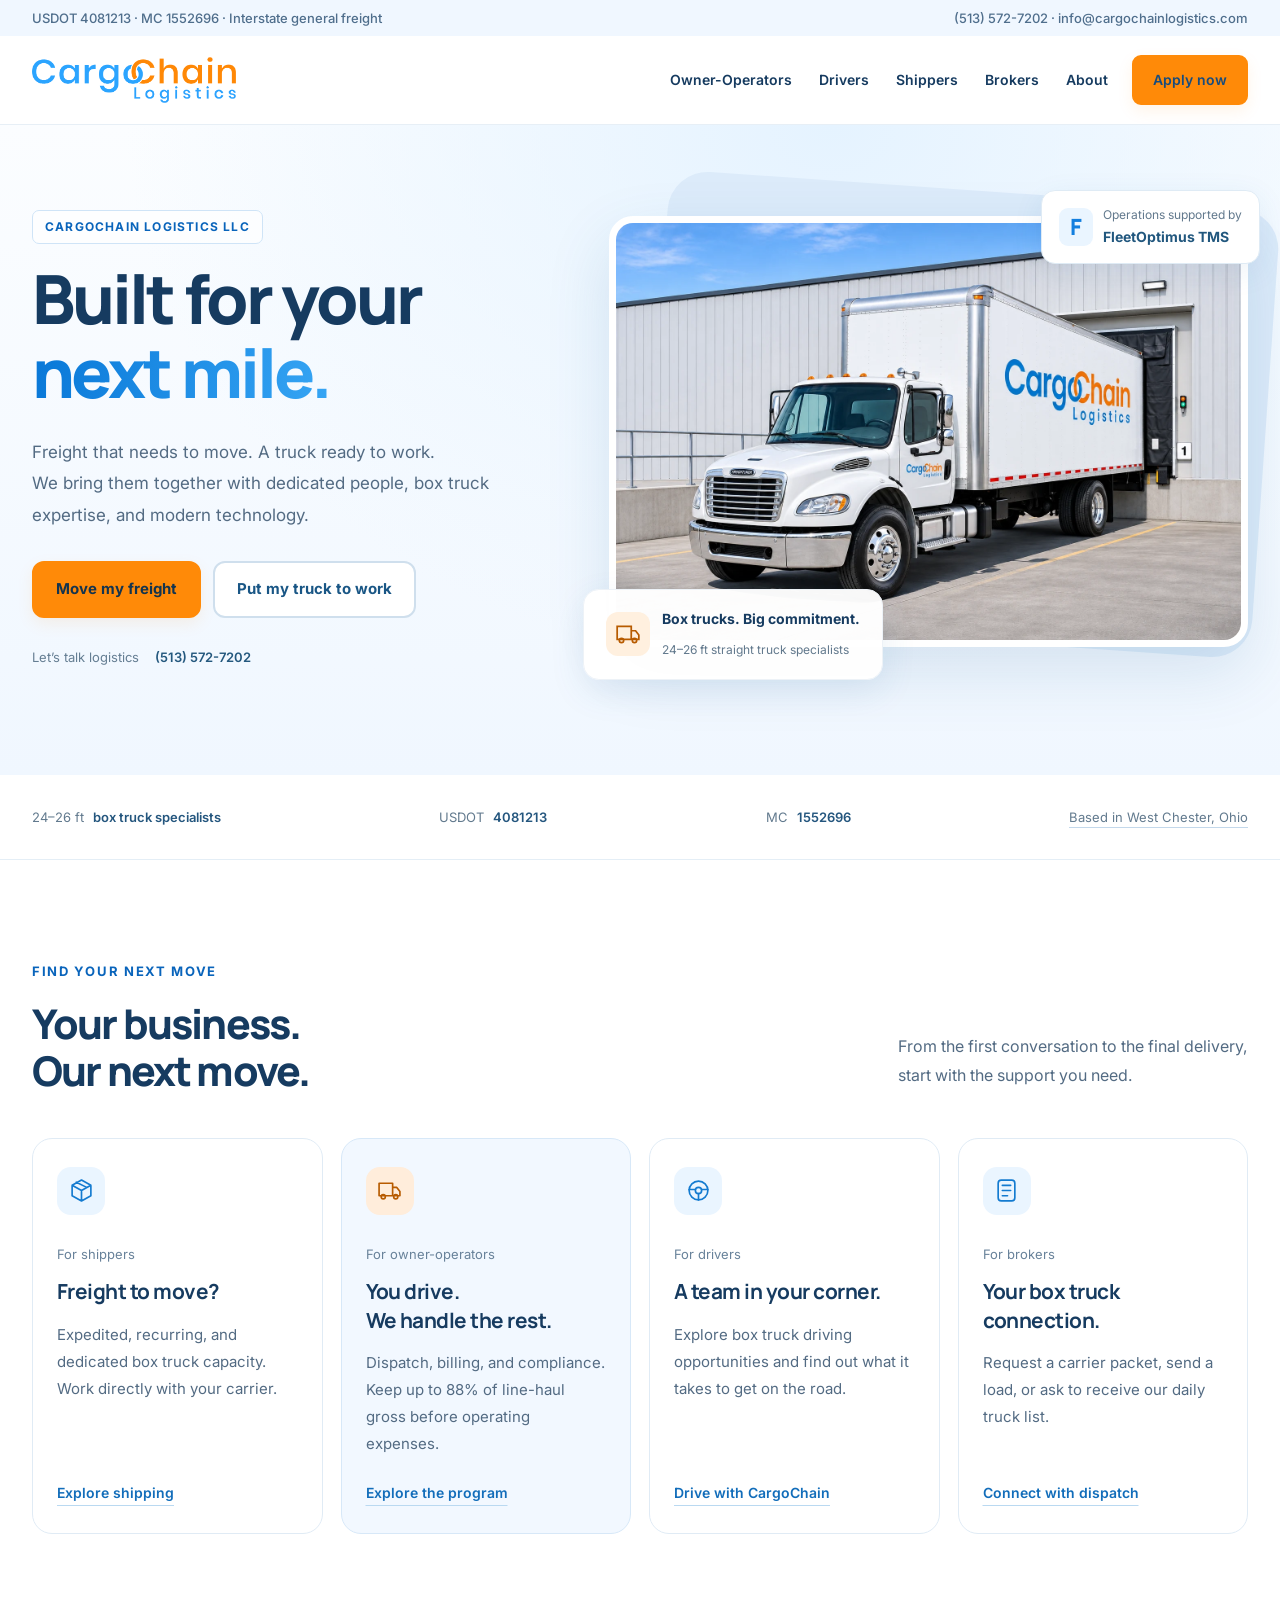
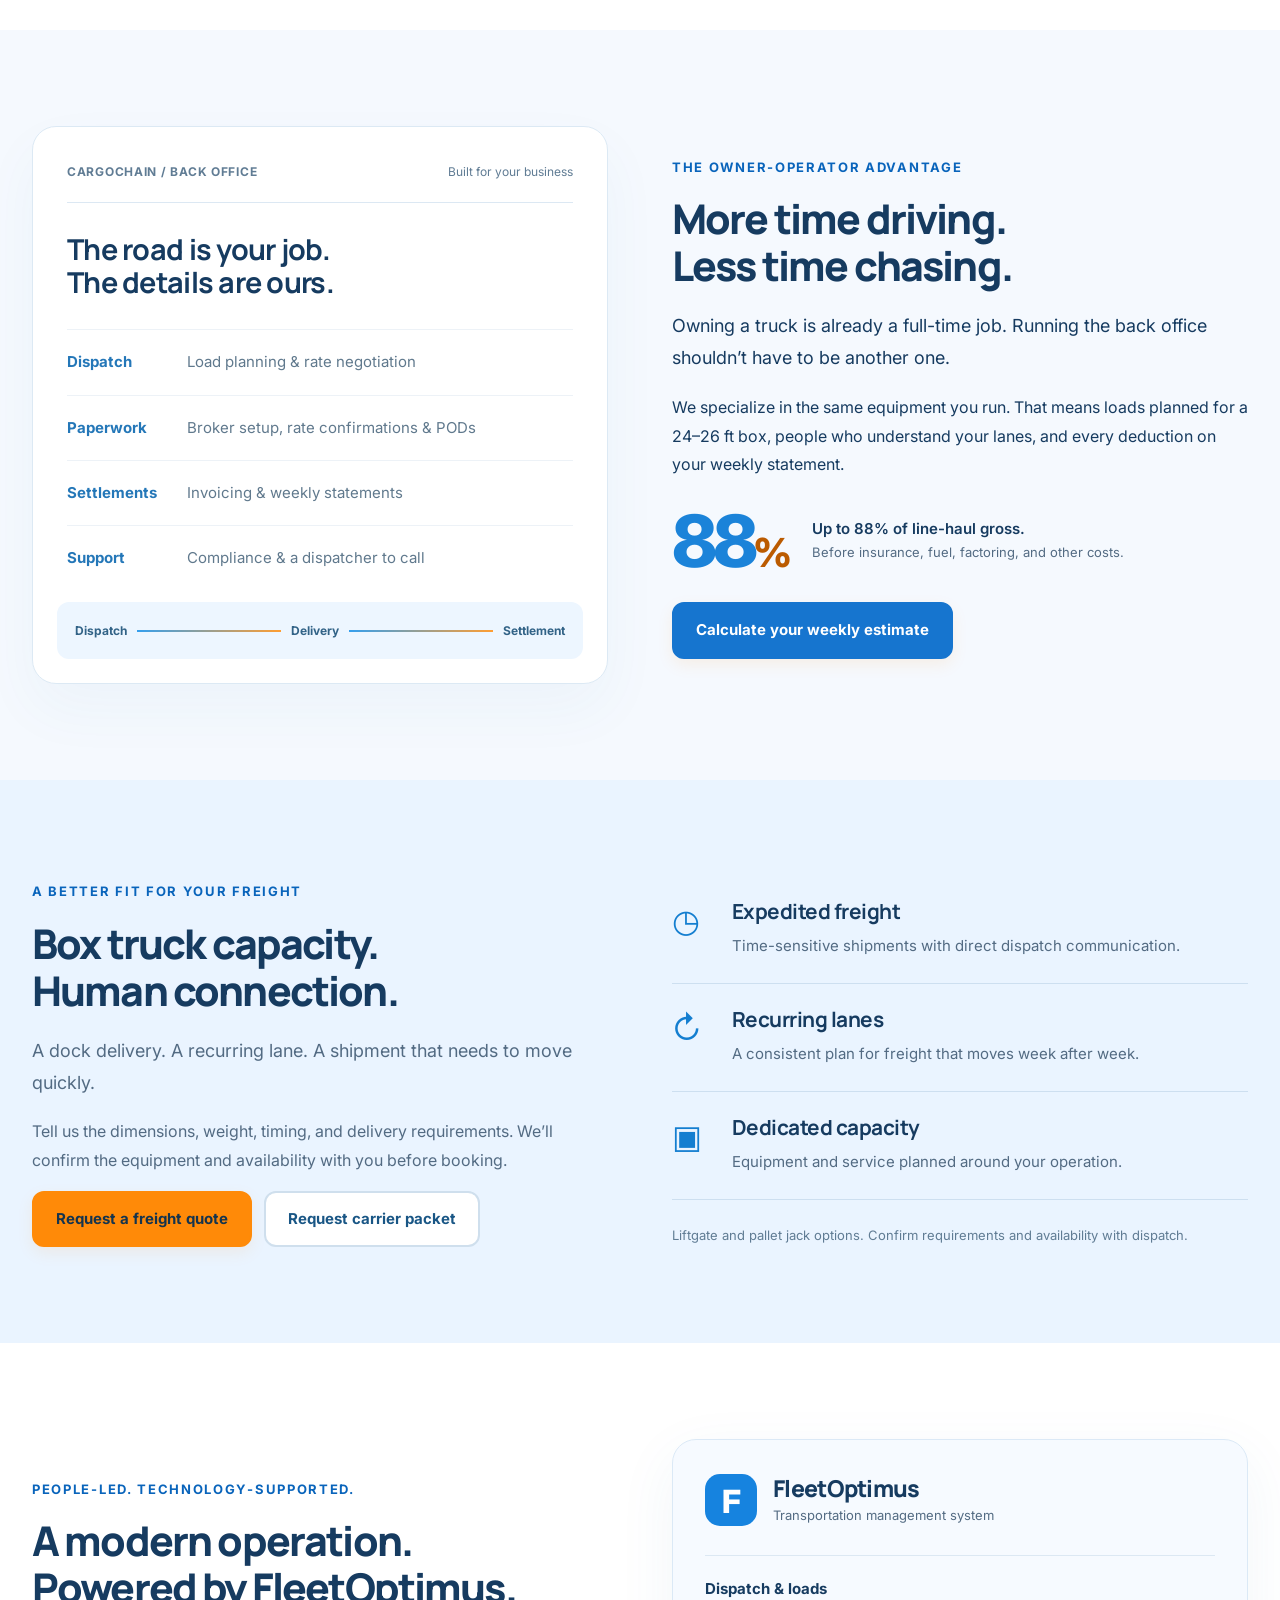
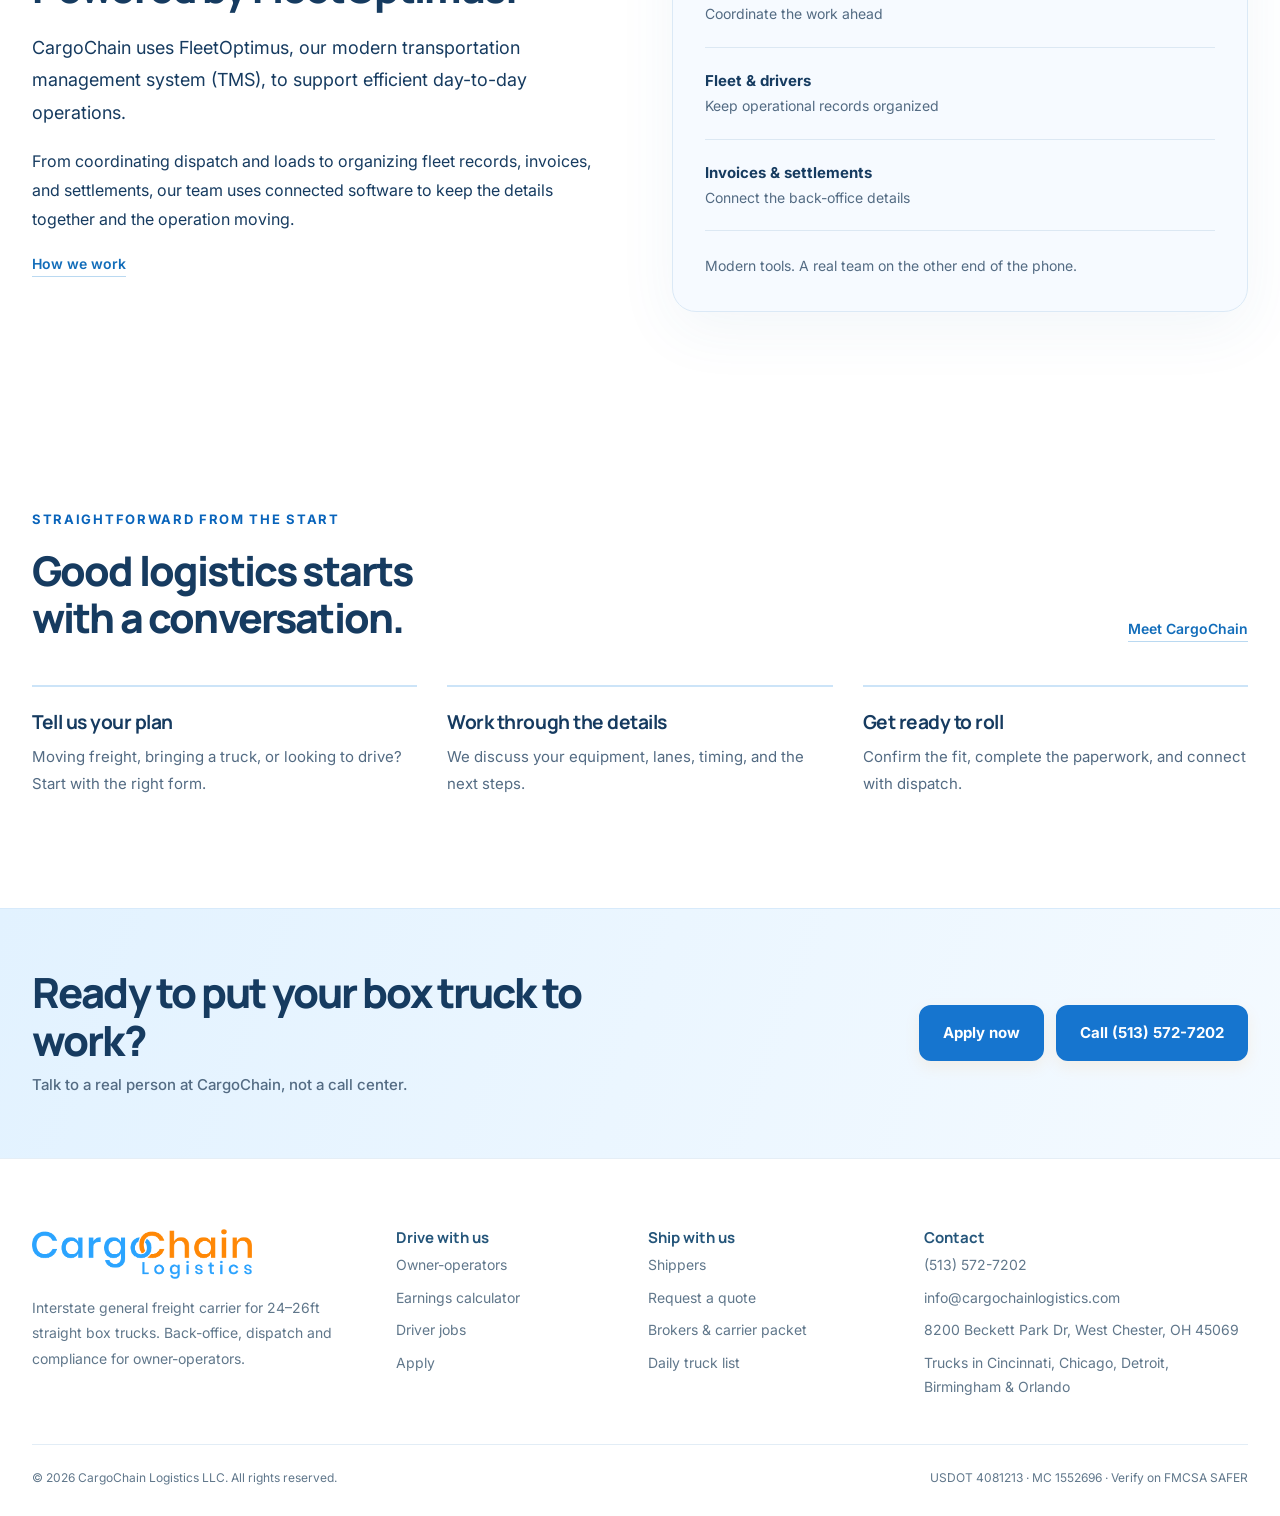
==== commit 1b6715b9: "Apply light brand palette, polished truck imagery and accessible motion" ====
--- a/index.html
+++ b/index.html
@@ -11,12 +11,12 @@
 <meta property="og:description" content="Owner-operators drive. We handle loads, dispatch, billing and compliance. Box truck capacity for shippers and brokers.">
 <meta property="og:url" content="https://cargochainlogistics.com/">
 <meta property="og:image" content="https://cargochainlogistics.com/assets/logo-full.png">
-<meta name="theme-color" content="#15171b">
+<meta name="theme-color" content="#ffffff">
 <link rel="icon" href="assets/favicon.png" type="image/png">
 <link rel="apple-touch-icon" href="assets/apple-touch-icon.png">
 <link rel="preconnect" href="https://fonts.googleapis.com">
 <link rel="preconnect" href="https://fonts.gstatic.com" crossorigin>
-<link href="https://fonts.googleapis.com/css2?family=Barlow+Condensed:wght@600;700;800&family=Barlow:wght@400;500;600;700;800&display=swap" rel="stylesheet">
+<link href="https://fonts.googleapis.com/css2?family=Inter:wght@400;500;600;700&family=Manrope:wght@400;500;600;700;800&display=swap" rel="stylesheet">
 <link rel="stylesheet" href="assets/styles.css">
 <script type="application/ld+json">
 {
@@ -34,6 +34,7 @@
 }
 </script>
 <link rel="stylesheet" href="assets/refresh.css">
+<link rel="stylesheet" href="assets/light.css">
 </head>
 <body class="home">
 <a class="skip" href="#main">Skip to content</a>
@@ -60,35 +61,30 @@
 <section class="hero home-hero">
   <div class="wrap">
     <div class="hero-copy">
-      <span class="eyebrow">Built around the box truck.</span>
-      <h1>Your freight.<br>Our focus.<br><em>Every mile.</em></h1>
-      <p class="lead">CargoChain connects shippers, brokers, and owner-operators through specialized box truck transportation, hands-on dispatch, and modern technology.</p>
+      <span class="eyebrow">CARGOCHAIN LOGISTICS LLC</span>
+      <h1>Built for your<br><em>next mile.</em></h1>
+      <p class="lead">Freight that needs to move. A truck ready to work.<br>We bring them together with dedicated people, box truck expertise, and modern technology.</p>
       <div class="btn-row"><a class="btn" href="shippers.html#quote">Move my freight</a><a class="btn ghost" href="owner-operators.html">Put my truck to work</a></div>
       <a class="hero-contact" href="tel:+15135727202">Let’s talk logistics <span>(513) 572-7202</span></a>
     </div>
-    <div class="fleet-visual" aria-label="Illustrated CargoChain box truck">
-      <div class="visual-heading"><span>THE RIGHT TRUCK.<br>THE RIGHT TEAM.</span><span class="equipment-label">24–26 FT<br>STRAIGHT TRUCKS</span></div>
-      <div class="visual-type" aria-hidden="true">BOX<br>TRUCK.</div>
-      <img src="assets/truck.svg" width="640" height="320" alt="Illustration of a CargoChain box truck" fetchpriority="high">
-      <div class="visual-footer"><span>OHIO ROOTS. INTERSTATE REACH.</span><span>CARGOCHAIN LOGISTICS LLC</span></div>
-    </div>
+    <div class="truck-scene"><div class="photo-frame"><img src="assets/cargochain-truck-branded.webp" width="1536" height="1024" alt="CargoChain-branded white Freightliner box truck with a polished chrome grille and bumper" fetchpriority="high"></div><div class="equipment-card"><span class="equipment-icon" aria-hidden="true"><svg viewBox="0 0 24 24" fill="none" stroke="currentColor" stroke-width="1.6"><path d="M2 5h13v12H2zM15 9h4l3 4v4h-7"/><circle cx="6" cy="18" r="2"/><circle cx="18" cy="18" r="2"/></svg></span><div><strong>Box trucks. Big commitment.</strong><span>24–26 ft straight truck specialists</span></div></div><a class="technology-chip" href="about.html#technology"><span class="chip-mark">F</span><span>Operations supported by<strong>FleetOptimus TMS</strong></span></a></div>
   </div>
 </section>
 <div class="credential-strip"><div class="wrap"><span>24–26 ft <b>box truck specialists</b></span><span>USDOT <b>4081213</b></span><span>MC <b>1552696</b></span><a href="about.html#contact">Based in West Chester, Ohio</a></div></div>
 <section class="section-white audience-section">
  <div class="wrap">
-  <div class="section-heading-row"><div><span class="eyebrow">Find your next move</span><h2>Different roads.<br>One team behind you.</h2></div><p>From the first conversation to the final delivery, start with the support you need.</p></div>
+  <div class="section-heading-row"><div><span class="eyebrow">Find your next move</span><h2>Your business.<br>Our next move.</h2></div><p>From the first conversation to the final delivery, start with the support you need.</p></div>
   <div class="audience-grid">
-   <a class="audience-card" href="shippers.html"><span class="audience-symbol" aria-hidden="true">▤</span><span class="tag">For shippers</span><h3>Freight to move?</h3><p>Expedited, recurring, and dedicated box truck capacity. Work directly with your carrier.</p><span class="text-link">Explore shipping</span></a>
-   <a class="audience-card featured" href="owner-operators.html"><span class="audience-symbol" aria-hidden="true">◎</span><span class="tag">For owner-operators</span><h3>You drive.<br>We handle the rest.</h3><p>Dispatch, billing, and compliance. Keep up to 88% of line-haul gross before operating expenses.</p><span class="text-link">Explore the program</span></a>
-   <a class="audience-card" href="drivers.html"><span class="audience-symbol" aria-hidden="true">⌁</span><span class="tag">For drivers</span><h3>A team in your corner.</h3><p>Explore box truck driving opportunities and find out what it takes to get on the road.</p><span class="text-link">Drive with CargoChain</span></a>
-   <a class="audience-card" href="brokers.html"><span class="audience-symbol" aria-hidden="true">⊞</span><span class="tag">For brokers</span><h3>Your box truck connection.</h3><p>Request a carrier packet, send a load, or ask to receive our daily truck list.</p><span class="text-link">Connect with dispatch</span></a>
+   <a class="audience-card" href="shippers.html"><span class="audience-symbol" aria-hidden="true"><svg viewBox="0 0 24 24" fill="none" stroke="currentColor" stroke-width="1.6" stroke-linecap="round" stroke-linejoin="round"><path d="M3 7l9-5 9 5v10l-9 5-9-5zM3 7l9 5 9-5M12 12v10M7 4l10 5"/></svg></span><span class="tag">For shippers</span><h3>Freight to move?</h3><p>Expedited, recurring, and dedicated box truck capacity. Work directly with your carrier.</p><span class="text-link">Explore shipping</span></a>
+   <a class="audience-card featured" href="owner-operators.html"><span class="audience-symbol" aria-hidden="true"><svg viewBox="0 0 24 24" fill="none" stroke="currentColor" stroke-width="1.6" stroke-linecap="round" stroke-linejoin="round"><path d="M2 5h13v12H2zM15 9h4l3 4v4h-7"/><circle cx="6" cy="18" r="2"/><circle cx="18" cy="18" r="2"/></svg></span><span class="tag">For owner-operators</span><h3>You drive.<br>We handle the rest.</h3><p>Dispatch, billing, and compliance. Keep up to 88% of line-haul gross before operating expenses.</p><span class="text-link">Explore the program</span></a>
+   <a class="audience-card" href="drivers.html"><span class="audience-symbol" aria-hidden="true"><svg viewBox="0 0 24 24" fill="none" stroke="currentColor" stroke-width="1.6" stroke-linecap="round" stroke-linejoin="round"><circle cx="12" cy="12" r="9"/><circle cx="12" cy="12" r="3"/><path d="M3 11h6m6 0h6m-9 4v6"/></svg></span><span class="tag">For drivers</span><h3>A team in your corner.</h3><p>Explore box truck driving opportunities and find out what it takes to get on the road.</p><span class="text-link">Drive with CargoChain</span></a>
+   <a class="audience-card" href="brokers.html"><span class="audience-symbol" aria-hidden="true"><svg viewBox="0 0 24 24" fill="none" stroke="currentColor" stroke-width="1.6" stroke-linecap="round" stroke-linejoin="round"><path d="M8 7h8M8 12h8M8 17h5"/><rect x="4" y="2" width="16" height="20" rx="3"/></svg></span><span class="tag">For brokers</span><h3>Your box truck connection.</h3><p>Request a carrier packet, send a load, or ask to receive our daily truck list.</p><span class="text-link">Connect with dispatch</span></a>
   </div>
  </div>
 </section>
 <section class="operations-section">
  <div class="wrap split">
-  <div class="operations-board"><div class="board-top"><span>CARGOCHAIN / BACK OFFICE</span><span>Built for your business</span></div><h3>The road is your job.<br>The details are ours.</h3><div class="operation-row"><b>Dispatch</b><span>Load planning &amp; rate negotiation</span></div><div class="operation-row"><b>Paperwork</b><span>Broker setup, rate confirmations &amp; PODs</span></div><div class="operation-row"><b>Settlements</b><span>Invoicing &amp; weekly statements</span></div><div class="operation-row"><b>Support</b><span>Compliance &amp; a dispatcher to call</span></div><div class="board-bottom">YOUR TRUCK. A CONNECTED TEAM.</div></div>
+  <div class="operations-board"><div class="board-top"><span>CARGOCHAIN / BACK OFFICE</span><span>Built for your business</span></div><h3>The road is your job.<br>The details are ours.</h3><div class="operation-row"><b>Dispatch</b><span>Load planning &amp; rate negotiation</span></div><div class="operation-row"><b>Paperwork</b><span>Broker setup, rate confirmations &amp; PODs</span></div><div class="operation-row"><b>Settlements</b><span>Invoicing &amp; weekly statements</span></div><div class="operation-row"><b>Support</b><span>Compliance &amp; a dispatcher to call</span></div><div class="board-bottom"><span>Dispatch</span><i aria-hidden="true"></i><span>Delivery</span><i aria-hidden="true"></i><span>Settlement</span></div></div>
   <div><span class="eyebrow">The owner-operator advantage</span><h2>More time driving.<br>Less time chasing.</h2><p class="section-lead">Owning a truck is already a full-time job. Running the back office shouldn’t have to be another one.</p><p>We specialize in the same equipment you run. That means loads planned for a 24–26 ft box, people who understand your lanes, and every deduction on your weekly statement.</p><div class="program-highlight"><strong>88<span>%</span></strong><p>Up to 88% of line-haul gross.<br><small>Before insurance, fuel, factoring, and other costs.</small></p></div><a class="btn dark" href="owner-operators.html#calculator">Calculate your weekly estimate</a></div>
  </div>
 </section>
--- a/assets/light.css
+++ b/assets/light.css
@@ -0,0 +1,99 @@
+/* Brand revision: white and sky-blue surfaces, blue structure, orange actions. */
+:root {
+  --asphalt:#174c7e; --asphalt-2:#edf6ff; --asphalt-3:#226aa9;
+  --paper:#f8fbff; --paper-2:#eef6ff; --ink:#163b60;
+  --muted:#536b83; --muted-dark:#536b83; --line:#dce8f3; --line-dark:#cfdfef;
+  --signal:#ff8a08; --signal-dark:#a94d00; --route:#299df1; --route-dark:#0964bb;
+  --font-head:"Manrope",system-ui,sans-serif; --font-body:"Inter",system-ui,sans-serif;
+  --radius:16px; --max:1320px; --shadow:0 18px 60px #286aa010;
+}
+body { background:#fff; font-size:16px; line-height:1.75; }
+h1,h2,h3,h4 { letter-spacing:-.045em; line-height:1.15; text-transform:none; }
+h1,h2 { font-weight:800; } h1 { font-size:clamp(2.6rem,5vw,4.7rem); } h2 { font-size:clamp(2rem,3.2vw,3rem); }
+h3 { font-size:1.35rem; letter-spacing:-.025em; } p { line-height:1.8; } section { padding:96px 0; }
+.topbar { color:#4f6e8c; background:#f0f7ff; font-size:.8125rem; }
+.site-header { background:#fffffff2; border-color:#e7eff6; }.site-header .wrap { min-height:88px; }
+.brand img { width:204px; }.nav a { font-size:.875rem; font-weight:600; border-radius:9px; }
+.nav a[aria-current=page] { color:#0964bb; background:#edf6ff; }
+.btn { font-size:.9375rem; min-height:50px; padding:13px 22px; border-radius:12px; color:#14344e; box-shadow:0 6px 16px #ff8a0818; transition:background .2s,transform .2s,box-shadow .2s; }
+.btn:hover { background:#ff9c2c; border-color:#ff9c2c; transform:translateY(-3px); box-shadow:0 10px 24px #ff8a0828; }
+.btn.dark { background:#1675cf; border-color:#1675cf; color:#fff; }.btn.dark:hover { background:#095da9; border-color:#095da9; }
+.btn.ghost { background:#fff; color:#195685; border-color:#cfdfed; box-shadow:none; }.btn.ghost:hover { color:#095da9; background:#edf6ff; border-color:#78b7e9; }
+.btn.sm { font-size:.875rem; min-height:44px; }.eyebrow { color:#0964bb; font:700 .8125rem/1.5 var(--font-body); letter-spacing:.13em; margin-bottom:18px; }
+.hero { background:linear-gradient(135deg,#f7fbff,#edf6ff); color:var(--ink); }
+.hero .wrap { padding-top:76px; padding-bottom:76px; gap:60px; }.hero .eyebrow { color:#0964bb; }
+.hero h1 em { color:#238de2; }.hero .lead { color:var(--muted); font-size:1.0625rem; max-width:49ch; }
+.hero.compact .wrap { background:none; }.badge { color:#395e7b; background:#fff; border-color:#dae8f4; border-radius:8px; font-size:.8125rem; }
+.hero-art { margin:0; padding:10px; border:0; border-radius:24px; background:#fff; box-shadow:0 24px 60px #225f9415; }
+.hero-art .truck { width:100%; border-radius:17px; filter:none; }.hero-art figcaption { padding:12px 8px 4px; font-size:.8125rem; color:var(--muted); }
+.home-hero { background:radial-gradient(ellipse at 65% 0%,#e5f3ff 0,transparent 60%),linear-gradient(180deg,#fbfdff,#f0f7ff); }
+.home-hero .wrap { grid-template-columns:.9fr 1.1fr; min-height:650px; gap:54px; padding-top:70px; padding-bottom:90px; }
+.hero-copy { position:relative; z-index:2; padding:0; }.home-hero h1 { font-size:clamp(3rem,5.3vw,4.8rem); line-height:1.08; margin-bottom:28px; }
+.home-hero h1 em { background:linear-gradient(100deg,#0877d7,#36a5f4); background-clip:text; -webkit-text-fill-color:transparent; }
+.home-hero .eyebrow { display:inline-flex; padding:7px 12px; border:1px solid #cfe4f7; border-radius:7px; background:#ffffffa8; font-size:.75rem; letter-spacing:.1em; }
+.home-hero .lead { font-size:1.0625rem; line-height:1.85; margin-bottom:30px; }
+.hero-contact { font-size:.8125rem; color:#657e93; margin-top:28px; }.hero-contact span { color:#24587e; font-weight:600; }
+.truck-scene { position:relative; padding:10px 0 28px; }
+.truck-scene::before { content:""; position:absolute; inset:-16px -18px 36px 45px; background:#dcebfa; border-radius:40px; transform:rotate(4deg); }
+.photo-frame { position:relative; border-radius:24px; border:7px solid #fff; background:#fff; overflow:hidden; box-shadow:0 25px 65px #1c629223; }
+.photo-frame>img { width:100%; height:auto; aspect-ratio:1.5; object-fit:cover; display:block; }
+.photo-caption { display:block; background:#fff; color:#5f7890; padding:15px 15px 10px; font-size:.75rem; letter-spacing:.05em; font-weight:600; }
+.equipment-card { position:absolute; z-index:2; display:flex; align-items:center; gap:12px; bottom:-5px; left:-26px; padding:17px 22px; border:1px solid #edf2f7; background:#fffffff7; border-radius:16px; box-shadow:0 12px 35px #286aa01a; }
+.equipment-icon { display:grid; place-items:center; width:44px; height:44px; border-radius:12px; background:#fff0df; color:#b75b00; }.equipment-icon svg { width:26px; }
+.equipment-card strong { font-size:.875rem; display:block; margin-bottom:2px; }.equipment-card div>span { font-size:.75rem; color:#62798d; }
+.technology-chip { position:absolute; top:-16px; right:-12px; display:flex; gap:10px; align-items:center; text-decoration:none; padding:13px 17px; border-radius:14px; background:#fff; border:1px solid #dfebf5; box-shadow:0 8px 30px #286aa016; font-size:.75rem; color:#62798d; }
+.technology-chip strong { display:block; font-size:.875rem; color:#21577e; }.chip-mark { background:#eaf5ff; color:#137fdf; font:800 1.4rem var(--font-head); border-radius:9px; width:34px; height:38px; display:grid; place-items:center; }
+.credential-strip { background:#fff; border-bottom:1px solid #e4eef6; }.credential-strip .wrap { min-height:84px; font-size:.8125rem; color:#627a8e; }.credential-strip b { color:#24567e; }.credential-strip a { text-decoration-color:#c3d8eb; }
+.section-heading-row { margin-bottom:44px; }.section-heading-row>p { max-width:350px; }.section-lead { font-size:1.125rem; }
+.audience-grid { gap:18px; }.audience-card { border-color:#e0ebf5; border-radius:20px; padding:28px 24px; background:#fff; transition:transform .25s,box-shadow .25s,border-color .25s; }
+.audience-card:hover { transform:translateY(-7px); box-shadow:0 20px 40px #2076b51a; border-color:#9ccbee; }.audience-card.featured { background:#f2f8ff; border-color:#d7e8f8; }
+.audience-symbol { display:grid; place-items:center; width:48px; height:48px; border-radius:14px; background:#eaf5ff; color:#147bd0; margin-bottom:28px; }.audience-symbol svg { width:25px; height:25px; }
+.featured .audience-symbol { background:#ffeddb; color:#b75b00; }.audience-card .tag { font-size:.8125rem; color:#68829a; }.audience-card h3 { font-size:1.3rem; line-height:1.35; margin-bottom:15px; }.audience-card p { font-size:.9375rem; }
+.text-link { font-size:.875rem; color:#126dba; font-weight:600; text-decoration-color:#bad9f1; text-decoration-thickness:1px; }
+.operations-section { background:#f5f9fe; }.split { gap:64px; }.operations-board { border-color:#dce9f4; border-radius:24px; padding:34px; box-shadow:0 25px 60px #2471a90b; }
+.board-top { color:#607c94; }.operations-board h3 { font-size:1.8rem; }.operation-row { grid-template-columns:100px 1fr; padding:19px 0; border-color:#edf2f7; font-size:.9375rem; }.operation-row b { color:#2477b8; }.operation-row span { color:#60798d; }
+.board-bottom { display:flex; align-items:center; justify-content:space-between; gap:10px; padding:18px; border-radius:12px; background:#edf6ff; font-size:.75rem; color:#326387; margin:12px -10px -10px; letter-spacing:0; }
+.board-bottom i { height:2px; flex:1; background:linear-gradient(90deg,#359fee,#ff9e32); transform-origin:left; }
+.program-highlight strong { color:#1b83d9; font-size:4.5rem; }.program-highlight strong span { color:#bb5b00; }.program-highlight p { font-size:.9375rem; }.program-highlight small { font-size:.8125rem; }
+.section-dark { background:#eaf4ff; color:var(--ink); }.section-dark p,.section-dark .section-head p { color:var(--muted); }.section-dark .eyebrow { color:#0964bb; }
+.service-list article { border-color:#cddff0; }.service-list h3 { font-size:1.3rem; }.service-list p { font-size:.9375rem; }.service-mark { color:#147ed0; }.service-list .availability-note { font-size:.8125rem; color:#607c94; }
+.technology-section { background:#fff; }.tms-panel { background:#f6faff; border-color:#dbe9f6; border-radius:24px; box-shadow:var(--shadow); }.tms-logo { background:#1683df; border-radius:15px; }.tms-brand strong { font:800 1.45rem var(--font-head); }.tms-brand div>span { font-size:.8125rem; }.tms-functions b { font-size:.9375rem; }.tms-functions span { font-size:.875rem; }.tech-callout { background:#eff7ff; }
+.card,.door { border-radius:18px; }.card .icon { background:#eaf5ff; color:#147bd0; }.section-dark .card { background:#fff; border-color:#d8e7f5; }.section-dark .card p { color:var(--muted); }.section-dark .card .icon { background:#fff0df; color:#ab5400; }.section-dark .pill { background:#fff; border-color:#d7e7f5; color:#315e80; }
+.stats,.stat { border-color:#d2e4f4; }.stat b { color:#137bcf; font-weight:800; }.stat span { color:#5c7590; }.step { border-top:2px solid #cce4f8; }.section-dark .step { border-top-color:#f5a855; }.step h3 { font-size:1.2rem; }.step p { font-size:.9375rem; }
+.layer { background:#fff; border-color:#d7e7f5; }.layer .lbl { color:#0964bb; }.layer .bar { background:#e4f0fb; }.layer .bar i { background:#269aef; }
+.spec { font-size:.9375rem; }.spec th { background:#edf6ff; }.spec code { background:#e2eefb; }.form-card { border-radius:20px; box-shadow:var(--shadow); }.form-privacy { font-size:.8125rem; }
+input,select,textarea { background-color:#f8fbff; border-color:#bfcede; border-radius:9px; }input:focus,select:focus,textarea:focus { border-color:#299df1; box-shadow:0 0 0 3px #299df125; }.form-foot small { font-size:.8125rem; }.tab { font-size:.9375rem; background:#e6f1fb; padding:15px; }
+.calc { border-radius:20px; }.calc-out { background:#eaf5ff; color:var(--ink); gap:16px; }.calc-out .row { color:#52738c; border-color:#cbdff0; }.calc-out .row b { color:#1d5076; }.calc-out .big b { color:#137bcf; }.calc-out .big span { color:#50718c; }.calc-note { color:#607c94; }
+.faq details { border-radius:12px; }.faq summary:after { color:#1489e5; }.cta-band { background:linear-gradient(110deg,#e2f2ff,#f4faff); border-top:1px solid #d7eafb; }.cta-band p { color:var(--muted); font-size:.9375rem; }
+.site-footer { background:#fff; color:#60778b; font-size:.875rem; border-top:1px solid #e5eef6; }.site-footer h4 { color:#24557a; font-size:.9375rem; }.legal { border-color:#e2edf6; font-size:.75rem; }
+/* Content stays readable without JS; each animation runs once. */
+.reveal-enter { animation:reveal-up .75s cubic-bezier(.2,.7,.2,1) both; animation-delay:var(--reveal-delay,0ms); }
+.home-hero .hero-copy { animation:reveal-up .8s ease-out both; }.truck-scene { animation:scene-in 1s cubic-bezier(.2,.7,.2,1) both; }.reveal-enter .board-bottom i { animation:route-draw 1.2s ease-out both; }
+@keyframes reveal-up { from { opacity:0; transform:translateY(24px); } to { opacity:1; transform:translateY(0); } }
+@keyframes scene-in { from { opacity:0; transform:translateY(25px) scale(.97); } to { opacity:1; transform:none; } }
+@keyframes route-draw { from { transform:scaleX(0); } to { transform:scaleX(1); } }
+@media(max-width:1100px) {
+  .brand img { width:175px; }.home-hero .wrap { gap:35px; }.home-hero h1 { font-size:3.6rem; }.equipment-card { left:-10px; padding:14px; }.technology-chip { right:0; }.split { gap:36px; }
+}
+@media(max-width:980px) {
+  .home-hero .wrap { grid-template-columns:1fr 1fr; }.home-hero h1 { font-size:3.1rem; }.equipment-card strong { font-size:.8125rem; }.photo-caption { letter-spacing:.03em; }
+}
+@media(max-width:860px) {
+  .topbar .wrap>.ids { display:none; }
+  .site-header .wrap { min-height:76px; }.brand img { width:190px; }.menu-toggle { font-size:.875rem; border:1px solid #c8dced; border-radius:10px; }
+  .nav { box-shadow:0 20px 30px #1c629217; border-bottom:2px solid #b7defc; }
+  .home-hero .wrap { grid-template-columns:1fr; padding-top:48px; padding-bottom:64px; gap:55px; }.home-hero h1 { font-size:clamp(3.3rem,8vw,4.6rem); }.home-hero .btn-row { flex-direction:row; }
+  .truck-scene { max-width:650px; margin:0 auto; width:100%; }.section-heading-row>p { max-width:550px; }.hero-art { max-width:650px; }
+}
+@media(max-width:620px) {
+  .wrap { padding-left:22px; padding-right:22px; }section { padding:64px 0; }.hero .wrap,.hero.compact .wrap { padding-top:42px; padding-bottom:45px; }.home-hero .wrap { padding-bottom:65px; }
+  .home-hero h1 { font-size:clamp(2.65rem,10vw,3.6rem); }.home-hero .lead { font-size:1rem; }.home-hero .lead br { display:none; }.home-hero .btn-row { display:grid; width:100%; }
+  .brand img { width:clamp(125px,45vw,180px); }.hero-contact { font-size:.75rem; }.hero-contact span { margin-left:6px; }
+  .photo-frame { border-radius:18px; border-width:5px; }.photo-caption { font-size:.75rem; letter-spacing:0; padding:11px 8px; }
+  .truck-scene::before { inset:-7px -5px 35px 20px; border-radius:24px; }.equipment-card { left:5px; bottom:-13px; right:5px; padding:12px 15px; }.equipment-icon { width:37px; height:37px; }
+  .technology-chip { top:-26px; padding:8px 11px; font-size:.75rem; }.technology-chip strong { font-size:.8125rem; }.chip-mark { width:28px; height:32px; font-size:1.15rem; }
+  .audience-card { padding:25px; }.audience-symbol { margin-bottom:20px; }.audience-card h3 { font-size:1.45rem; }
+  .operations-board,.tms-panel { padding:24px; }.operation-row { grid-template-columns:1fr; gap:4px; }.program-highlight strong { font-size:4rem; }
+  .form-card,.calc-inputs,.calc-out { padding:22px; }.calc-out .big b { font-size:3rem; }
+}
+@media(prefers-reduced-motion:reduce) { *,*::before,*::after { animation:none!important; transition:none!important; scroll-behavior:auto!important; } }
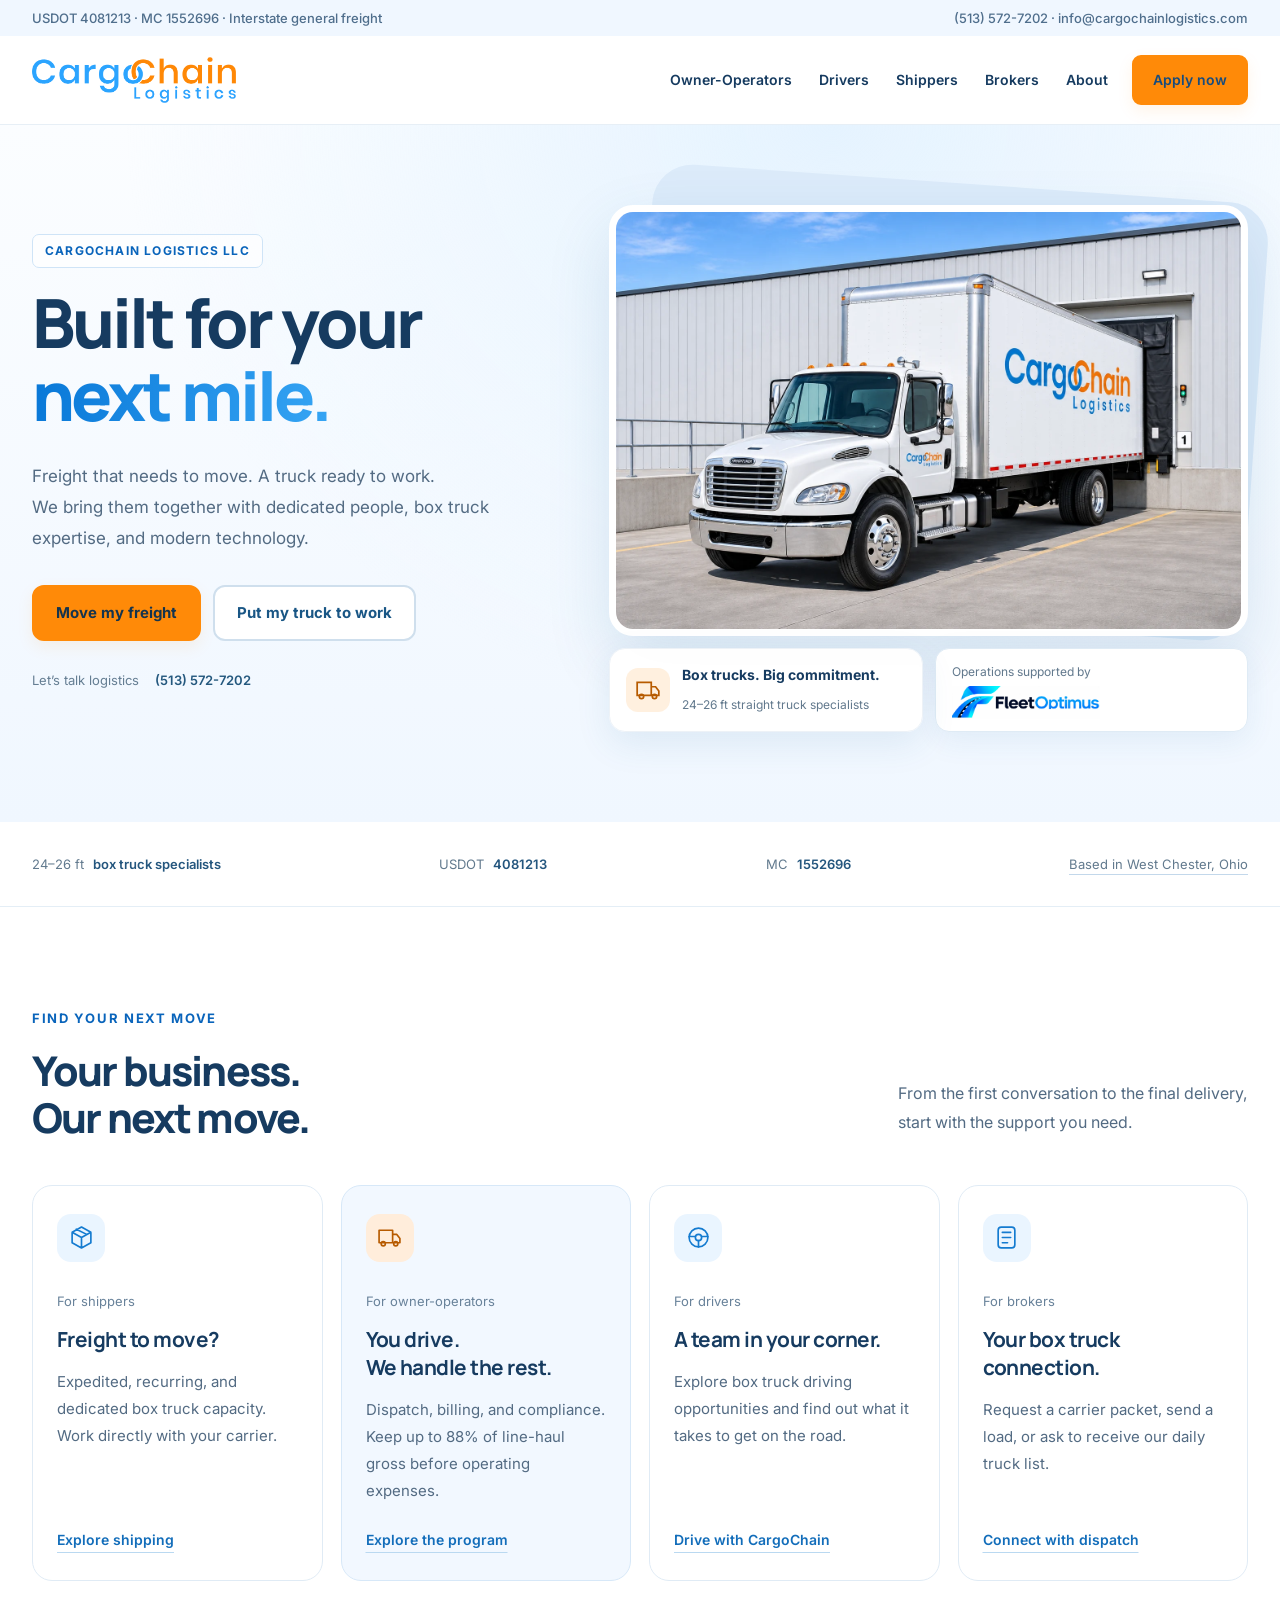
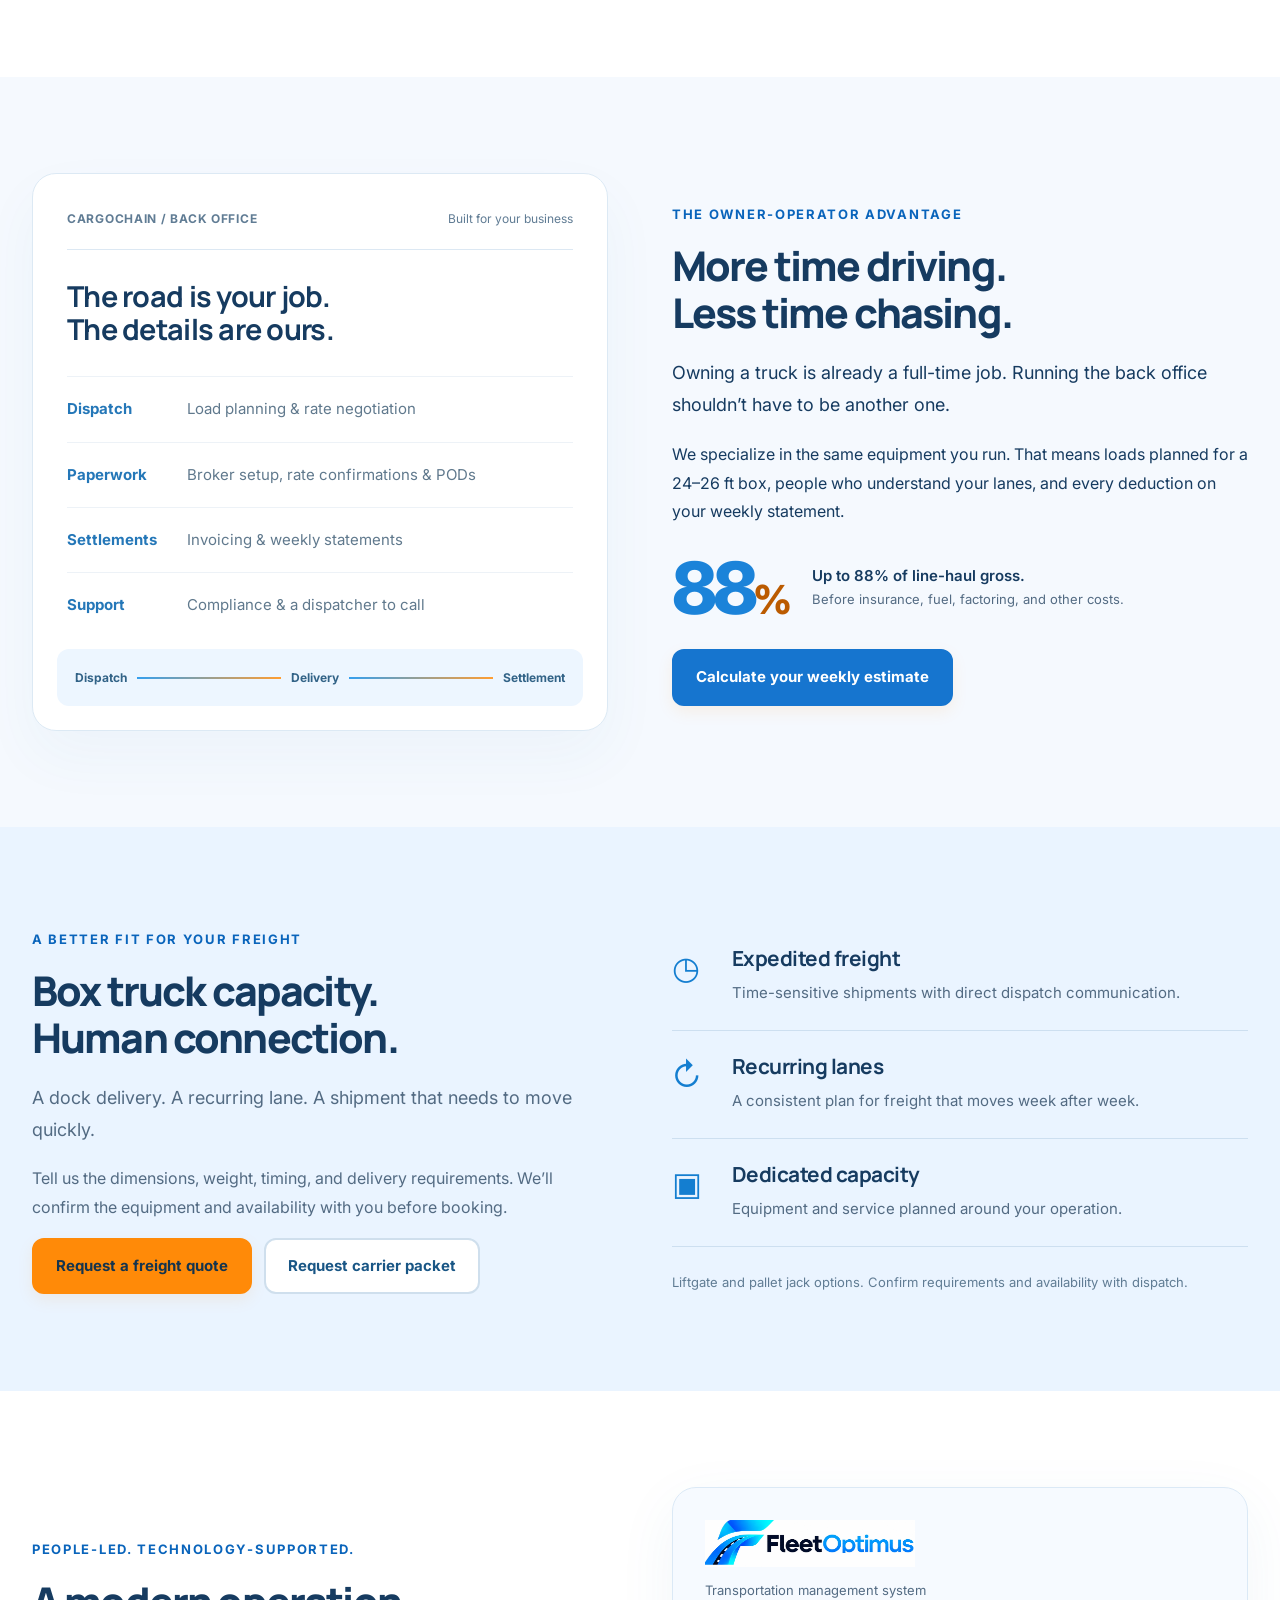
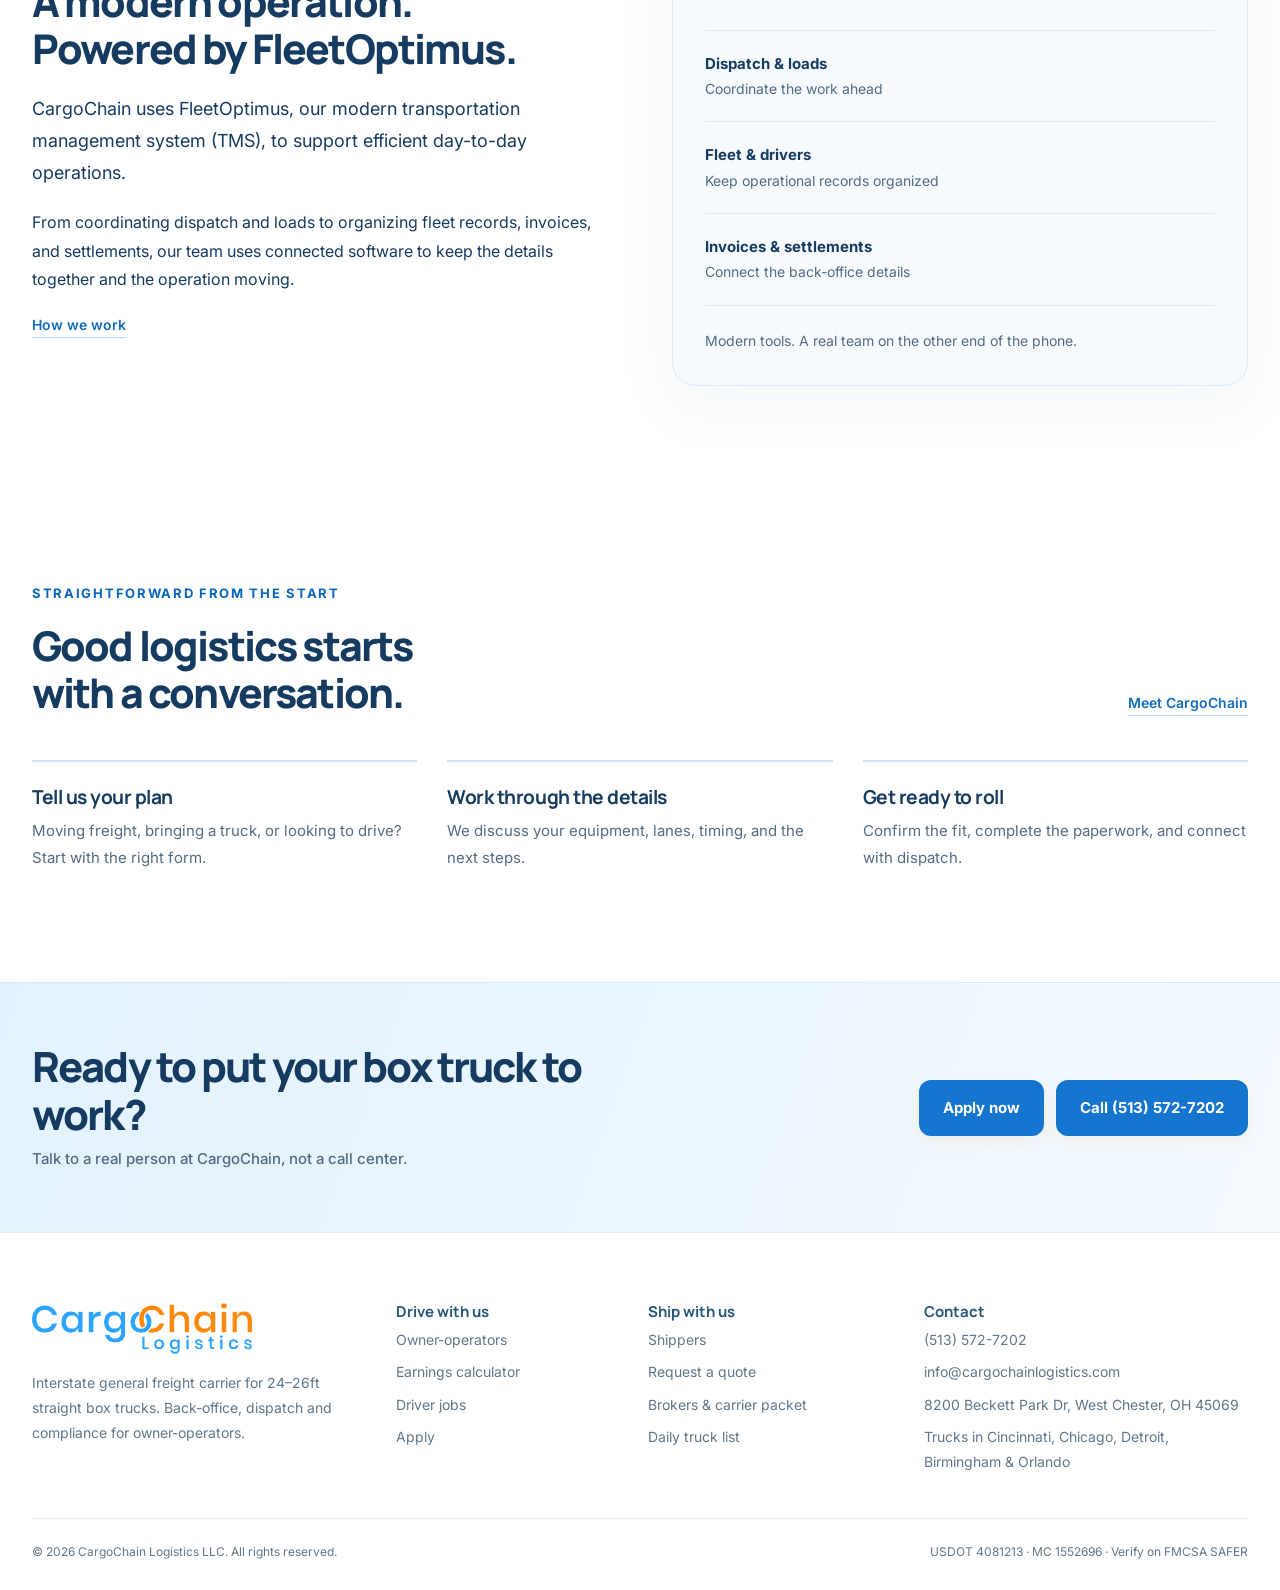
==== commit 97171afc: "Fix truck layouts and enable protected email form submissions" ====
--- a/index.html
+++ b/index.html
@@ -67,7 +67,7 @@
       <div class="btn-row"><a class="btn" href="shippers.html#quote">Move my freight</a><a class="btn ghost" href="owner-operators.html">Put my truck to work</a></div>
       <a class="hero-contact" href="tel:+15135727202">Let’s talk logistics <span>(513) 572-7202</span></a>
     </div>
-    <div class="truck-scene"><div class="photo-frame"><img src="assets/cargochain-truck-branded.webp" width="1536" height="1024" alt="CargoChain-branded white Freightliner box truck with a polished chrome grille and bumper" fetchpriority="high"></div><div class="equipment-card"><span class="equipment-icon" aria-hidden="true"><svg viewBox="0 0 24 24" fill="none" stroke="currentColor" stroke-width="1.6"><path d="M2 5h13v12H2zM15 9h4l3 4v4h-7"/><circle cx="6" cy="18" r="2"/><circle cx="18" cy="18" r="2"/></svg></span><div><strong>Box trucks. Big commitment.</strong><span>24–26 ft straight truck specialists</span></div></div><a class="technology-chip" href="about.html#technology"><span class="chip-mark">F</span><span>Operations supported by<strong>FleetOptimus TMS</strong></span></a></div>
+    <div class="truck-scene"><div class="photo-frame"><img src="assets/cargochain-truck-branded.webp" width="1536" height="1024" alt="CargoChain-branded white Freightliner box truck with a polished chrome grille and bumper" fetchpriority="high"></div><div class="equipment-card"><span class="equipment-icon" aria-hidden="true"><svg viewBox="0 0 24 24" fill="none" stroke="currentColor" stroke-width="1.6"><path d="M2 5h13v12H2zM15 9h4l3 4v4h-7"/><circle cx="6" cy="18" r="2"/><circle cx="18" cy="18" r="2"/></svg></span><div><strong>Box trucks. Big commitment.</strong><span>24–26 ft straight truck specialists</span></div></div><a class="technology-chip" href="about.html#technology"><span>Operations supported by</span><img class="fleetoptimus-wordmark" src="assets/fleetoptimus-logo.webp" width="1640" height="370" alt="FleetOptimus"></a></div>
   </div>
 </section>
 <div class="credential-strip"><div class="wrap"><span>24–26 ft <b>box truck specialists</b></span><span>USDOT <b>4081213</b></span><span>MC <b>1552696</b></span><a href="about.html#contact">Based in West Chester, Ohio</a></div></div>
@@ -93,7 +93,7 @@
  <div class="service-list"><article><span class="service-mark" aria-hidden="true">◷</span><div><h3>Expedited freight</h3><p>Time-sensitive shipments with direct dispatch communication.</p></div></article><article><span class="service-mark" aria-hidden="true">↻</span><div><h3>Recurring lanes</h3><p>A consistent plan for freight that moves week after week.</p></div></article><article><span class="service-mark" aria-hidden="true">▣</span><div><h3>Dedicated capacity</h3><p>Equipment and service planned around your operation.</p></div></article><p class="availability-note">Liftgate and pallet jack options. Confirm requirements and availability with dispatch.</p></div>
  </div>
 </section>
-<section class="technology-section"><div class="wrap split"><div><span class="eyebrow">People-led. Technology-supported.</span><h2>A modern operation.<br>Powered by FleetOptimus.</h2><p class="section-lead">CargoChain uses FleetOptimus, our modern transportation management system (TMS), to support efficient day-to-day operations.</p><p>From coordinating dispatch and loads to organizing fleet records, invoices, and settlements, our team uses connected software to keep the details together and the operation moving.</p><a class="text-link" href="about.html#technology">How we work</a></div><div class="tms-panel"><div class="tms-brand"><span class="tms-logo" aria-hidden="true">F</span><div><strong>FleetOptimus</strong><span>Transportation management system</span></div></div><div class="tms-functions"><div><b>Dispatch &amp; loads</b><span>Coordinate the work ahead</span></div><div><b>Fleet &amp; drivers</b><span>Keep operational records organized</span></div><div><b>Invoices &amp; settlements</b><span>Connect the back-office details</span></div></div><p>Modern tools. A real team on the other end of the phone.</p></div></div></section><section class="section-white"><div class="wrap"><div class="section-heading-row"><div><span class="eyebrow">Straightforward from the start</span><h2>Good logistics starts<br>with a conversation.</h2></div><a class="text-link" href="about.html">Meet CargoChain</a></div><div class="steps"><div class="step"><h3>Tell us your plan</h3><p>Moving freight, bringing a truck, or looking to drive? Start with the right form.</p></div><div class="step"><h3>Work through the details</h3><p>We discuss your equipment, lanes, timing, and the next steps.</p></div><div class="step"><h3>Get ready to roll</h3><p>Confirm the fit, complete the paperwork, and connect with dispatch.</p></div></div></div></section>
+<section class="technology-section"><div class="wrap split"><div><span class="eyebrow">People-led. Technology-supported.</span><h2>A modern operation.<br>Powered by FleetOptimus.</h2><p class="section-lead">CargoChain uses FleetOptimus, our modern transportation management system (TMS), to support efficient day-to-day operations.</p><p>From coordinating dispatch and loads to organizing fleet records, invoices, and settlements, our team uses connected software to keep the details together and the operation moving.</p><a class="text-link" href="about.html#technology">How we work</a></div><div class="tms-panel"><div class="tms-brand"><img class="fleetoptimus-wordmark" src="assets/fleetoptimus-logo.webp" width="1640" height="370" alt="FleetOptimus"><span>Transportation management system</span></div><div class="tms-functions"><div><b>Dispatch &amp; loads</b><span>Coordinate the work ahead</span></div><div><b>Fleet &amp; drivers</b><span>Keep operational records organized</span></div><div><b>Invoices &amp; settlements</b><span>Connect the back-office details</span></div></div><p>Modern tools. A real team on the other end of the phone.</p></div></div></section><section class="section-white"><div class="wrap"><div class="section-heading-row"><div><span class="eyebrow">Straightforward from the start</span><h2>Good logistics starts<br>with a conversation.</h2></div><a class="text-link" href="about.html">Meet CargoChain</a></div><div class="steps"><div class="step"><h3>Tell us your plan</h3><p>Moving freight, bringing a truck, or looking to drive? Start with the right form.</p></div><div class="step"><h3>Work through the details</h3><p>We discuss your equipment, lanes, timing, and the next steps.</p></div><div class="step"><h3>Get ready to roll</h3><p>Confirm the fit, complete the paperwork, and connect with dispatch.</p></div></div></div></section>
 </main>
 
 <div class="cta-band"><div class="wrap">
--- a/assets/light.css
+++ b/assets/light.css
@@ -97,3 +97,21 @@
   .form-card,.calc-inputs,.calc-out { padding:22px; }.calc-out .big b { font-size:3rem; }
 }
 @media(prefers-reduced-motion:reduce) { *,*::before,*::after { animation:none!important; transition:none!important; scroll-behavior:auto!important; } }
+
+/* Preserve truck proportions and keep badges outside the photo. */
+.hero-art { min-width:0; }
+.hero-art .truck { display:block; height:auto; aspect-ratio:3 / 2; object-fit:contain; }
+.truck-scene { display:flex; flex-wrap:wrap; gap:12px; min-width:0; padding-bottom:0; }
+.truck-scene::before { inset:-12px -8px 110px 30px; }
+.photo-frame { flex:0 0 100%; min-width:0; box-sizing:border-box; }
+.photo-frame>img { object-fit:contain; }
+.equipment-card,.technology-chip { position:relative; inset:auto; flex:1 1 220px; padding:12px 16px; margin:0; }
+.technology-chip { flex-direction:column; align-items:flex-start; justify-content:center; gap:4px; }
+.equipment-icon { flex-shrink:0; }
+.fleetoptimus-wordmark { display:block; width:210px; max-width:100%; height:auto; }
+.technology-chip .fleetoptimus-wordmark { width:148px; }
+.tms-brand { flex-direction:column; align-items:flex-start; gap:12px; }
+.tms-brand>span { font-size:.8125rem; color:var(--muted); }
+.form-security { font-size:.8125rem; color:var(--muted); }
+.hp { display:none!important; }
+@media(max-width:560px) { .equipment-card,.technology-chip { flex-basis:100%; } }
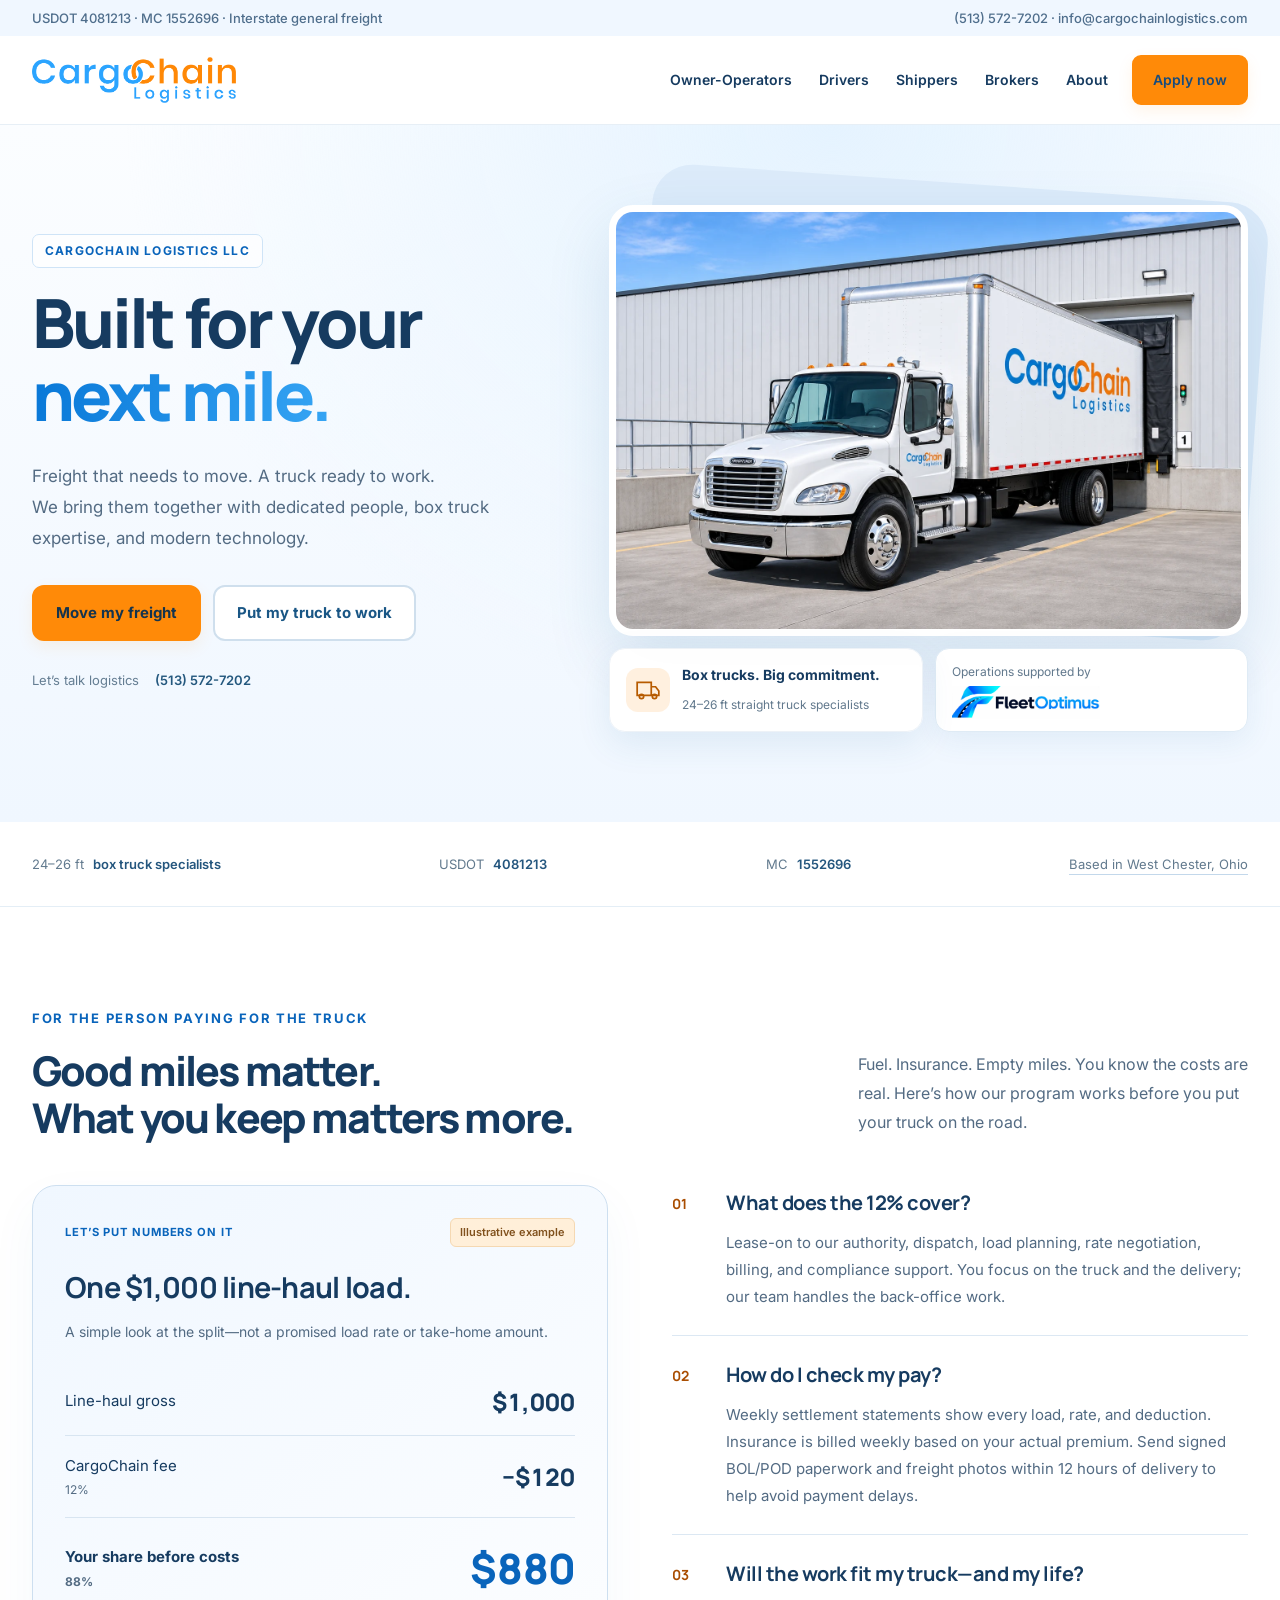
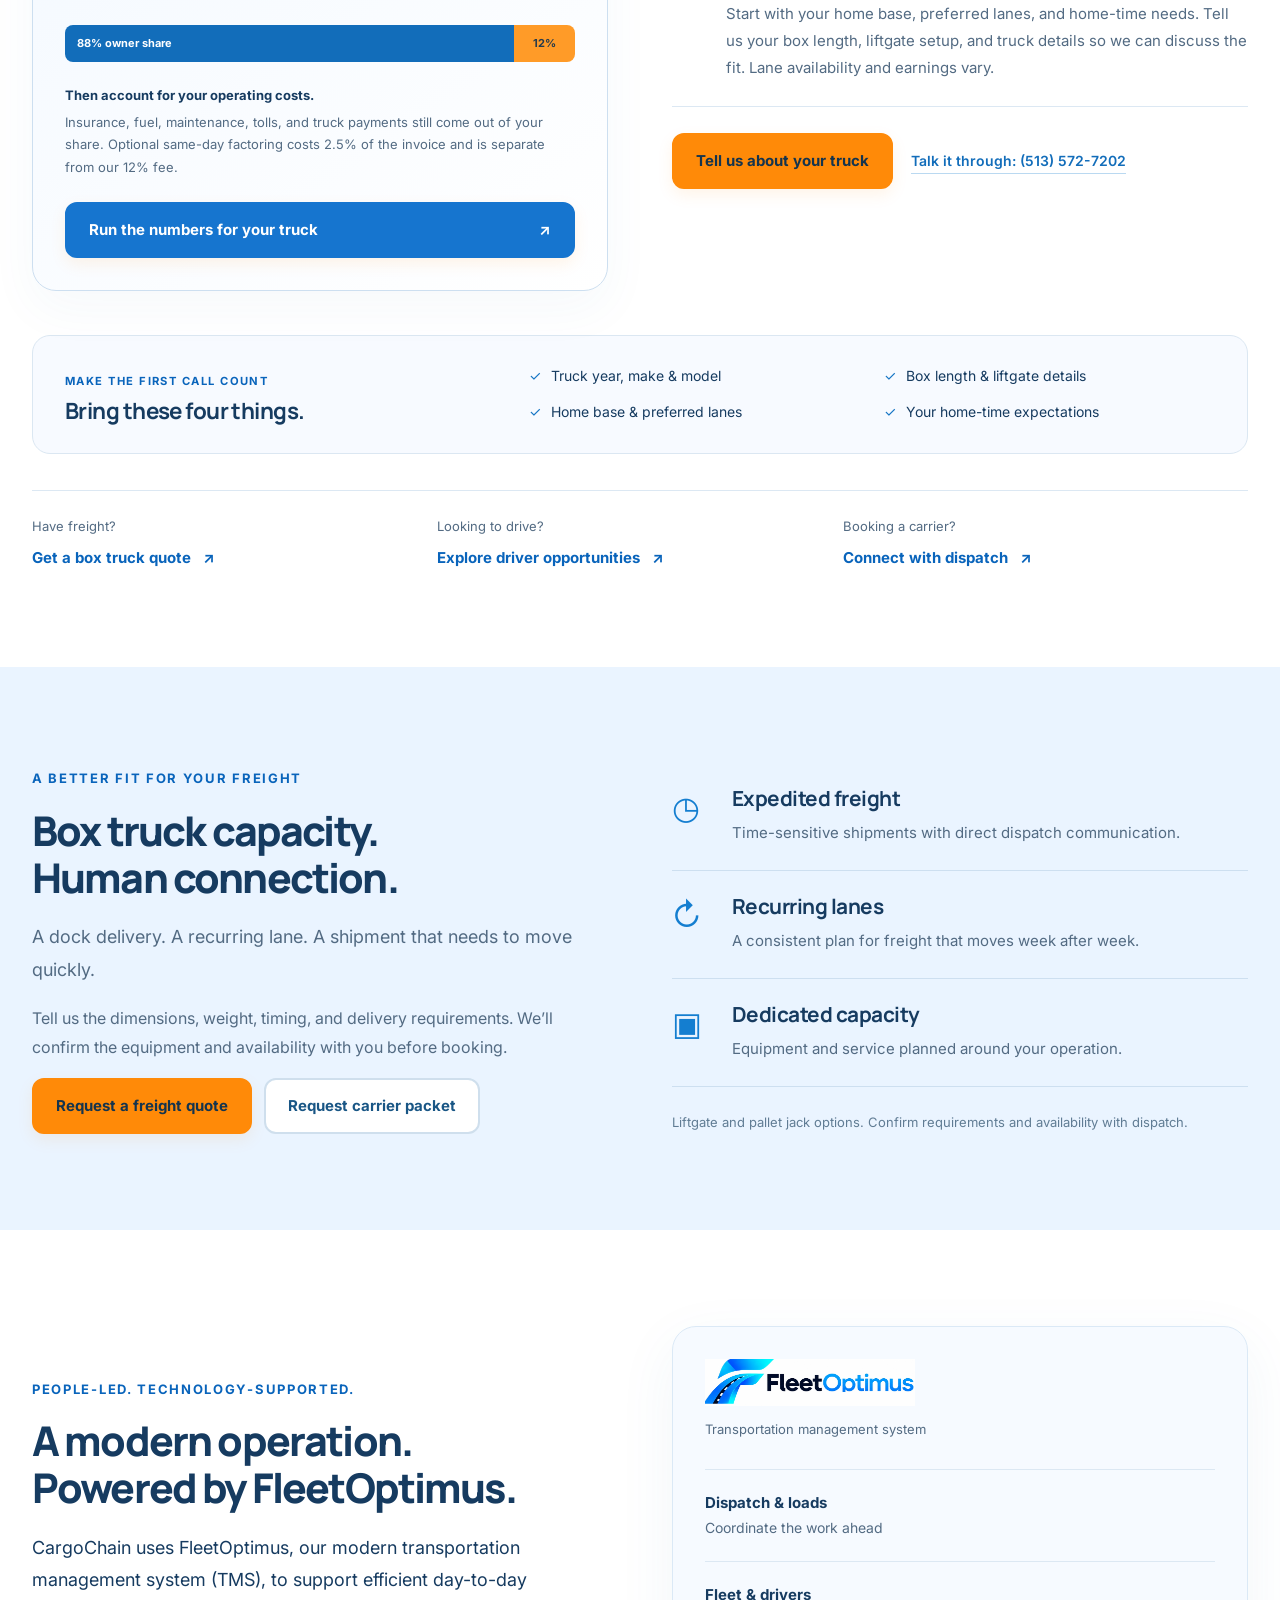
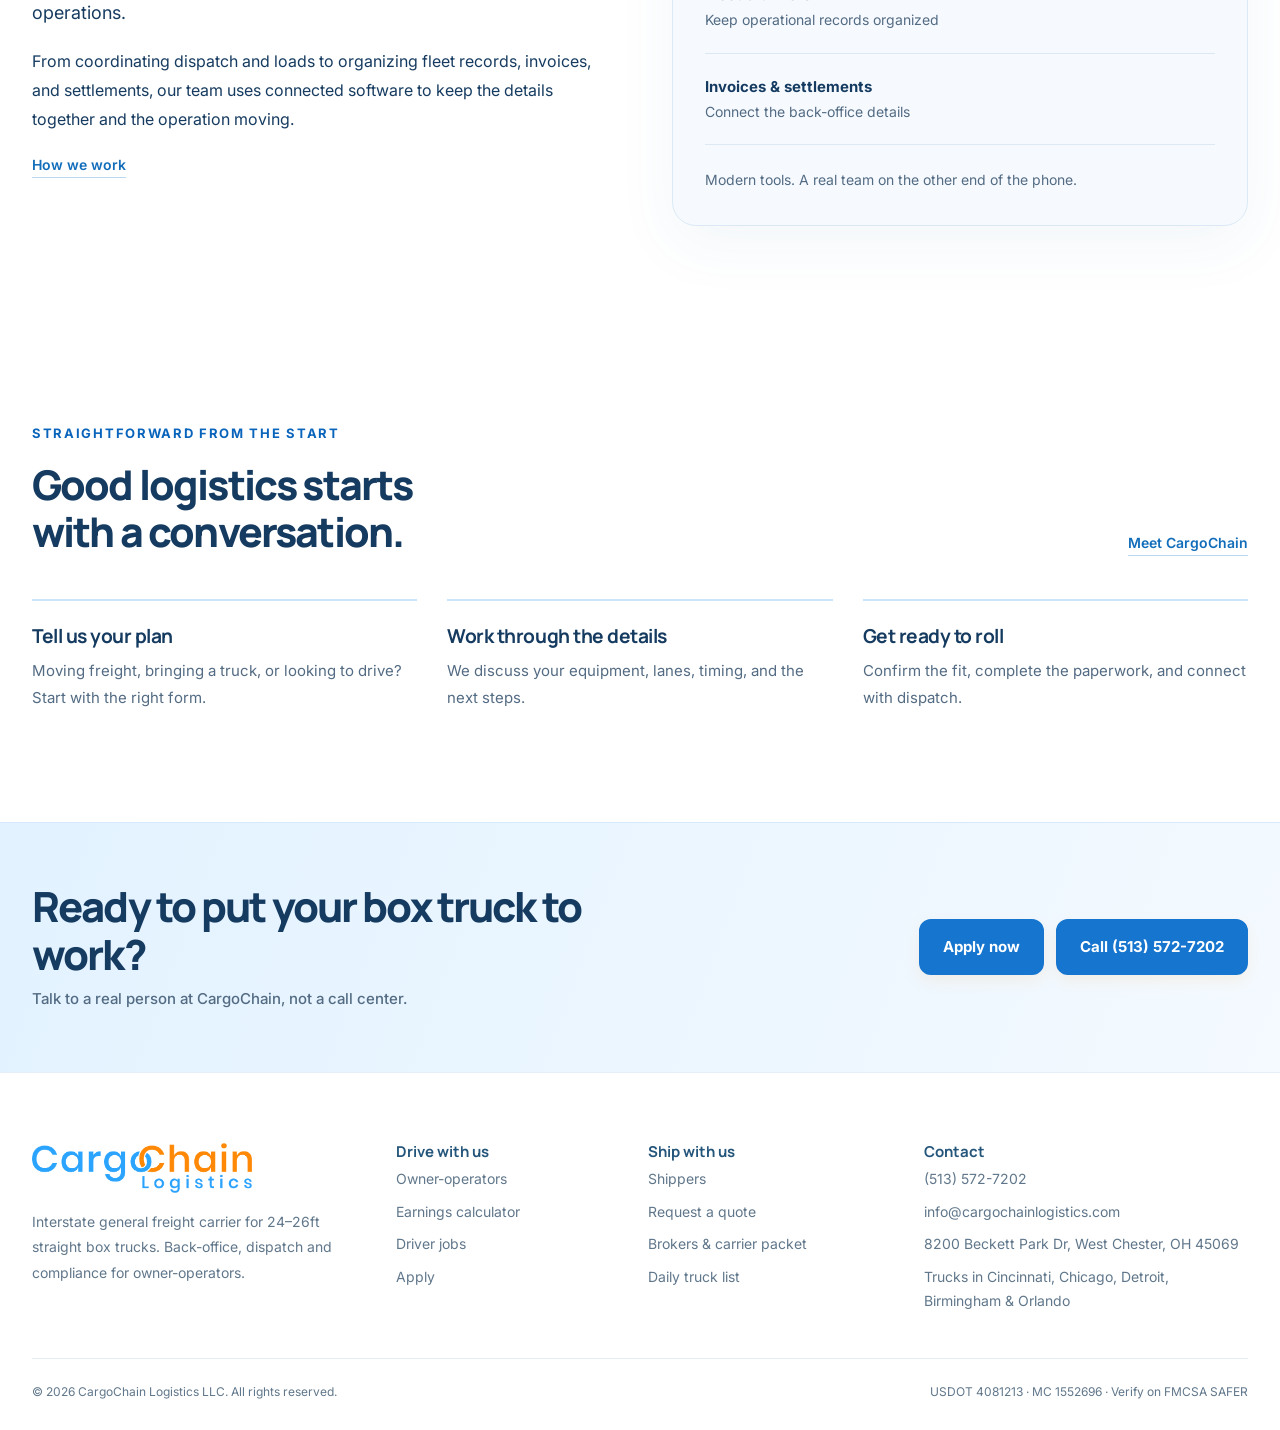
==== commit 628ae98c: "Make homepage practical for box truck owner-operators" ====
--- a/index.html
+++ b/index.html
@@ -71,21 +71,29 @@
   </div>
 </section>
 <div class="credential-strip"><div class="wrap"><span>24–26 ft <b>box truck specialists</b></span><span>USDOT <b>4081213</b></span><span>MC <b>1552696</b></span><a href="about.html#contact">Based in West Chester, Ohio</a></div></div>
-<section class="section-white audience-section">
+
+<section class="operator-reality" id="owner-operator-details" aria-labelledby="reality-title">
  <div class="wrap">
-  <div class="section-heading-row"><div><span class="eyebrow">Find your next move</span><h2>Your business.<br>Our next move.</h2></div><p>From the first conversation to the final delivery, start with the support you need.</p></div>
-  <div class="audience-grid">
-   <a class="audience-card" href="shippers.html"><span class="audience-symbol" aria-hidden="true"><svg viewBox="0 0 24 24" fill="none" stroke="currentColor" stroke-width="1.6" stroke-linecap="round" stroke-linejoin="round"><path d="M3 7l9-5 9 5v10l-9 5-9-5zM3 7l9 5 9-5M12 12v10M7 4l10 5"/></svg></span><span class="tag">For shippers</span><h3>Freight to move?</h3><p>Expedited, recurring, and dedicated box truck capacity. Work directly with your carrier.</p><span class="text-link">Explore shipping</span></a>
-   <a class="audience-card featured" href="owner-operators.html"><span class="audience-symbol" aria-hidden="true"><svg viewBox="0 0 24 24" fill="none" stroke="currentColor" stroke-width="1.6" stroke-linecap="round" stroke-linejoin="round"><path d="M2 5h13v12H2zM15 9h4l3 4v4h-7"/><circle cx="6" cy="18" r="2"/><circle cx="18" cy="18" r="2"/></svg></span><span class="tag">For owner-operators</span><h3>You drive.<br>We handle the rest.</h3><p>Dispatch, billing, and compliance. Keep up to 88% of line-haul gross before operating expenses.</p><span class="text-link">Explore the program</span></a>
-   <a class="audience-card" href="drivers.html"><span class="audience-symbol" aria-hidden="true"><svg viewBox="0 0 24 24" fill="none" stroke="currentColor" stroke-width="1.6" stroke-linecap="round" stroke-linejoin="round"><circle cx="12" cy="12" r="9"/><circle cx="12" cy="12" r="3"/><path d="M3 11h6m6 0h6m-9 4v6"/></svg></span><span class="tag">For drivers</span><h3>A team in your corner.</h3><p>Explore box truck driving opportunities and find out what it takes to get on the road.</p><span class="text-link">Drive with CargoChain</span></a>
-   <a class="audience-card" href="brokers.html"><span class="audience-symbol" aria-hidden="true"><svg viewBox="0 0 24 24" fill="none" stroke="currentColor" stroke-width="1.6" stroke-linecap="round" stroke-linejoin="round"><path d="M8 7h8M8 12h8M8 17h5"/><rect x="4" y="2" width="16" height="20" rx="3"/></svg></span><span class="tag">For brokers</span><h3>Your box truck connection.</h3><p>Request a carrier packet, send a load, or ask to receive our daily truck list.</p><span class="text-link">Connect with dispatch</span></a>
+  <div class="section-heading-row"><div><span class="eyebrow">For the person paying for the truck</span><h2 id="reality-title">Good miles matter.<br>What you keep matters more.</h2></div><p>Fuel. Insurance. Empty miles. You know the costs are real. Here’s how our program works before you put your truck on the road.</p></div>
+  <div class="operator-grid">
+   <article class="load-breakdown" aria-labelledby="breakdown-title">
+    <div class="breakdown-heading"><span class="eyebrow">Let’s put numbers on it</span><span class="example-label">Illustrative example</span></div>
+    <h3 id="breakdown-title">One $1,000 line-haul load.</h3>
+    <p class="breakdown-intro">A simple look at the split—not a promised load rate or take-home amount.</p>
+    <dl class="load-math"><div><dt>Line-haul gross</dt><dd>$1,000</dd></div><div><dt>CargoChain fee <span>12%</span></dt><dd>−$120</dd></div><div class="load-remainder"><dt>Your share before costs <span>88%</span></dt><dd>$880</dd></div></dl>
+    <div class="split-bar" aria-hidden="true"><span>88% owner share</span><span>12%</span></div>
+    <p class="cost-note"><strong>Then account for your operating costs.</strong> Insurance, fuel, maintenance, tolls, and truck payments still come out of your share. Optional same-day factoring costs 2.5% of the invoice and is separate from our 12% fee.</p>
+    <a class="btn dark" href="owner-operators.html#calculator">Run the numbers for your truck <span aria-hidden="true">↗</span></a>
+   </article>
+   <div class="operator-answers">
+    <article><span class="answer-number" aria-hidden="true">01</span><div><h3>What does the 12% cover?</h3><p>Lease-on to our authority, dispatch, load planning, rate negotiation, billing, and compliance support. You focus on the truck and the delivery; our team handles the back-office work.</p></div></article>
+    <article><span class="answer-number" aria-hidden="true">02</span><div><h3>How do I check my pay?</h3><p>Weekly settlement statements show every load, rate, and deduction. Insurance is billed weekly based on your actual premium. Send signed BOL/POD paperwork and freight photos within 12 hours of delivery to help avoid payment delays.</p></div></article>
+    <article><span class="answer-number" aria-hidden="true">03</span><div><h3>Will the work fit my truck—and my life?</h3><p>Start with your home base, preferred lanes, and home-time needs. Tell us your box length, liftgate setup, and truck details so we can discuss the fit. Lane availability and earnings vary.</p></div></article>
+    <div class="operator-contact"><a class="btn" href="owner-operators.html#apply">Tell us about your truck</a><a class="text-link" href="tel:+15135727202">Talk it through: (513) 572-7202</a></div>
+   </div>
   </div>
- </div>
-</section>
-<section class="operations-section">
- <div class="wrap split">
-  <div class="operations-board"><div class="board-top"><span>CARGOCHAIN / BACK OFFICE</span><span>Built for your business</span></div><h3>The road is your job.<br>The details are ours.</h3><div class="operation-row"><b>Dispatch</b><span>Load planning &amp; rate negotiation</span></div><div class="operation-row"><b>Paperwork</b><span>Broker setup, rate confirmations &amp; PODs</span></div><div class="operation-row"><b>Settlements</b><span>Invoicing &amp; weekly statements</span></div><div class="operation-row"><b>Support</b><span>Compliance &amp; a dispatcher to call</span></div><div class="board-bottom"><span>Dispatch</span><i aria-hidden="true"></i><span>Delivery</span><i aria-hidden="true"></i><span>Settlement</span></div></div>
-  <div><span class="eyebrow">The owner-operator advantage</span><h2>More time driving.<br>Less time chasing.</h2><p class="section-lead">Owning a truck is already a full-time job. Running the back office shouldn’t have to be another one.</p><p>We specialize in the same equipment you run. That means loads planned for a 24–26 ft box, people who understand your lanes, and every deduction on your weekly statement.</p><div class="program-highlight"><strong>88<span>%</span></strong><p>Up to 88% of line-haul gross.<br><small>Before insurance, fuel, factoring, and other costs.</small></p></div><a class="btn dark" href="owner-operators.html#calculator">Calculate your weekly estimate</a></div>
+  <div class="before-call"><div><span class="eyebrow">Make the first call count</span><h3>Bring these four things.</h3></div><ul><li><span aria-hidden="true">✓</span> Truck year, make &amp; model</li><li><span aria-hidden="true">✓</span> Box length &amp; liftgate details</li><li><span aria-hidden="true">✓</span> Home base &amp; preferred lanes</li><li><span aria-hidden="true">✓</span> Your home-time expectations</li></ul></div>
+  <nav class="other-paths" aria-label="Other ways to work with CargoChain"><a href="shippers.html"><span>Have freight?</span><strong>Get a box truck quote <span aria-hidden="true">↗</span></strong></a><a href="drivers.html"><span>Looking to drive?</span><strong>Explore driver opportunities <span aria-hidden="true">↗</span></strong></a><a href="brokers.html"><span>Booking a carrier?</span><strong>Connect with dispatch <span aria-hidden="true">↗</span></strong></a></nav>
  </div>
 </section>
 <section class="section-dark network-section">
--- a/assets/light.css
+++ b/assets/light.css
@@ -115,3 +115,22 @@
 .form-security { font-size:.8125rem; color:var(--muted); }
 .hp { display:none!important; }
 @media(max-width:560px) { .equipment-card,.technology-chip { flex-basis:100%; } }
+
+/* Practical owner-operator details, with an illustrative load breakdown. */
+.operator-reality { background:#fff; }
+.operator-reality .section-heading-row>p { max-width:390px; }
+.operator-grid { display:grid; grid-template-columns:1fr 1fr; gap:64px; align-items:start; }
+.load-breakdown { padding:32px; border:1px solid #cddff0; border-radius:24px; background:linear-gradient(145deg,#f0f7ff,#fff); box-shadow:0 18px 50px #286aa00b; }
+.breakdown-heading { display:flex; justify-content:space-between; align-items:center; gap:12px; flex-wrap:wrap; margin-bottom:24px; }
+.breakdown-heading .eyebrow { margin:0; font-size:.7rem; letter-spacing:.08em; }
+.example-label { font-size:.6875rem; font-weight:600; color:#80511d; background:#ffefd9; border:1px solid #f5d8b2; padding:4px 9px; border-radius:6px; }
+.load-breakdown h3 { font-size:1.8rem; }.breakdown-intro { color:var(--muted); font-size:.875rem; margin-bottom:24px; }
+.load-math { margin:0; }.load-math>div { display:flex; justify-content:space-between; align-items:center; gap:16px; padding:17px 0; border-bottom:1px solid #d8e5f1; }.load-math dt { font-size:.9375rem; }.load-math dt span { display:block; color:var(--muted); font-size:.75rem; }.load-math dd { margin:0; font:800 1.5rem var(--font-head); font-variant-numeric:tabular-nums; white-space:nowrap; }.load-math .load-remainder { border:0; padding-top:22px; }.load-remainder dd { color:#0964bb; font-size:2.6rem; }.load-remainder dt { font-weight:700; }
+.split-bar { display:flex; margin:12px 0 22px; overflow:hidden; border-radius:8px; font-size:.6875rem; font-weight:700; }.split-bar span:first-child { width:88%; background:#126dba; color:#fff; padding:9px 12px; }.split-bar span:last-child { width:12%; min-width:36px; display:grid; place-items:center; background:#ff9b28; color:#273b4b; }
+.cost-note { font-size:.8125rem; line-height:1.7; color:var(--muted); }.cost-note strong { display:block; color:var(--ink); margin-bottom:5px; }.load-breakdown .btn { width:100%; display:flex; justify-content:space-between; gap:12px; margin-top:24px; }
+.operator-answers>article { display:flex; gap:20px; padding:25px 0; border-bottom:1px solid var(--line); }.operator-answers>article:first-child { padding-top:4px; }.answer-number { flex:0 0 34px; font:700 .875rem var(--font-head); color:#a94d00; padding-top:5px; }.operator-answers h3 { font-size:1.25rem; margin-bottom:12px; line-height:1.4; }.operator-answers p { font-size:.9375rem; margin:0; color:var(--muted); }.operator-contact { display:flex; flex-wrap:wrap; align-items:center; gap:18px; margin-top:26px; }
+.before-call { display:grid; grid-template-columns:1fr 1.6fr; gap:36px; align-items:center; margin-top:44px; padding:28px 32px; border:1px solid #dbe7f2; border-radius:18px; background:#f7faff; }.before-call .eyebrow { margin-bottom:8px; font-size:.7rem; }.before-call h3 { margin:0; font-size:1.4rem; }.before-call ul { list-style:none; padding:0; margin:0; display:grid; grid-template-columns:1fr 1fr; gap:12px 24px; }.before-call li { font-size:.875rem; }.before-call li span { color:#1374c4; margin-right:6px; }
+.other-paths { display:grid; grid-template-columns:repeat(3,1fr); margin-top:36px; border-top:1px solid var(--line); }.other-paths>a { padding:24px 20px 0 0; text-decoration:none; }.other-paths>a>span { display:block; font-size:.8125rem; color:var(--muted); margin-bottom:5px; }.other-paths strong { font-size:.9375rem; color:#0964bb; }.other-paths strong span { display:inline-block; margin-left:8px; transition:transform .2s; }.other-paths a:hover strong span { transform:translate(3px,-3px); }
+@media(max-width:1000px) { .operator-grid { gap:30px; }.load-breakdown { padding:24px; }.before-call { grid-template-columns:1fr; gap:20px; } }
+@media(max-width:760px) { .operator-grid { grid-template-columns:1fr; }.operator-reality .section-heading-row { display:block; }.operator-reality .section-heading-row>p { max-width:none; margin-top:20px; }.load-breakdown { padding:24px; }.operator-answers>article { gap:12px; }.before-call { padding:24px; }.before-call ul,.other-paths { grid-template-columns:1fr; }.other-paths>a { padding:18px 0; border-bottom:1px solid var(--line); }.operator-contact { align-items:flex-start; flex-direction:column; } }
+@media(prefers-reduced-motion:reduce) { .other-paths strong span { transition:none; } }
